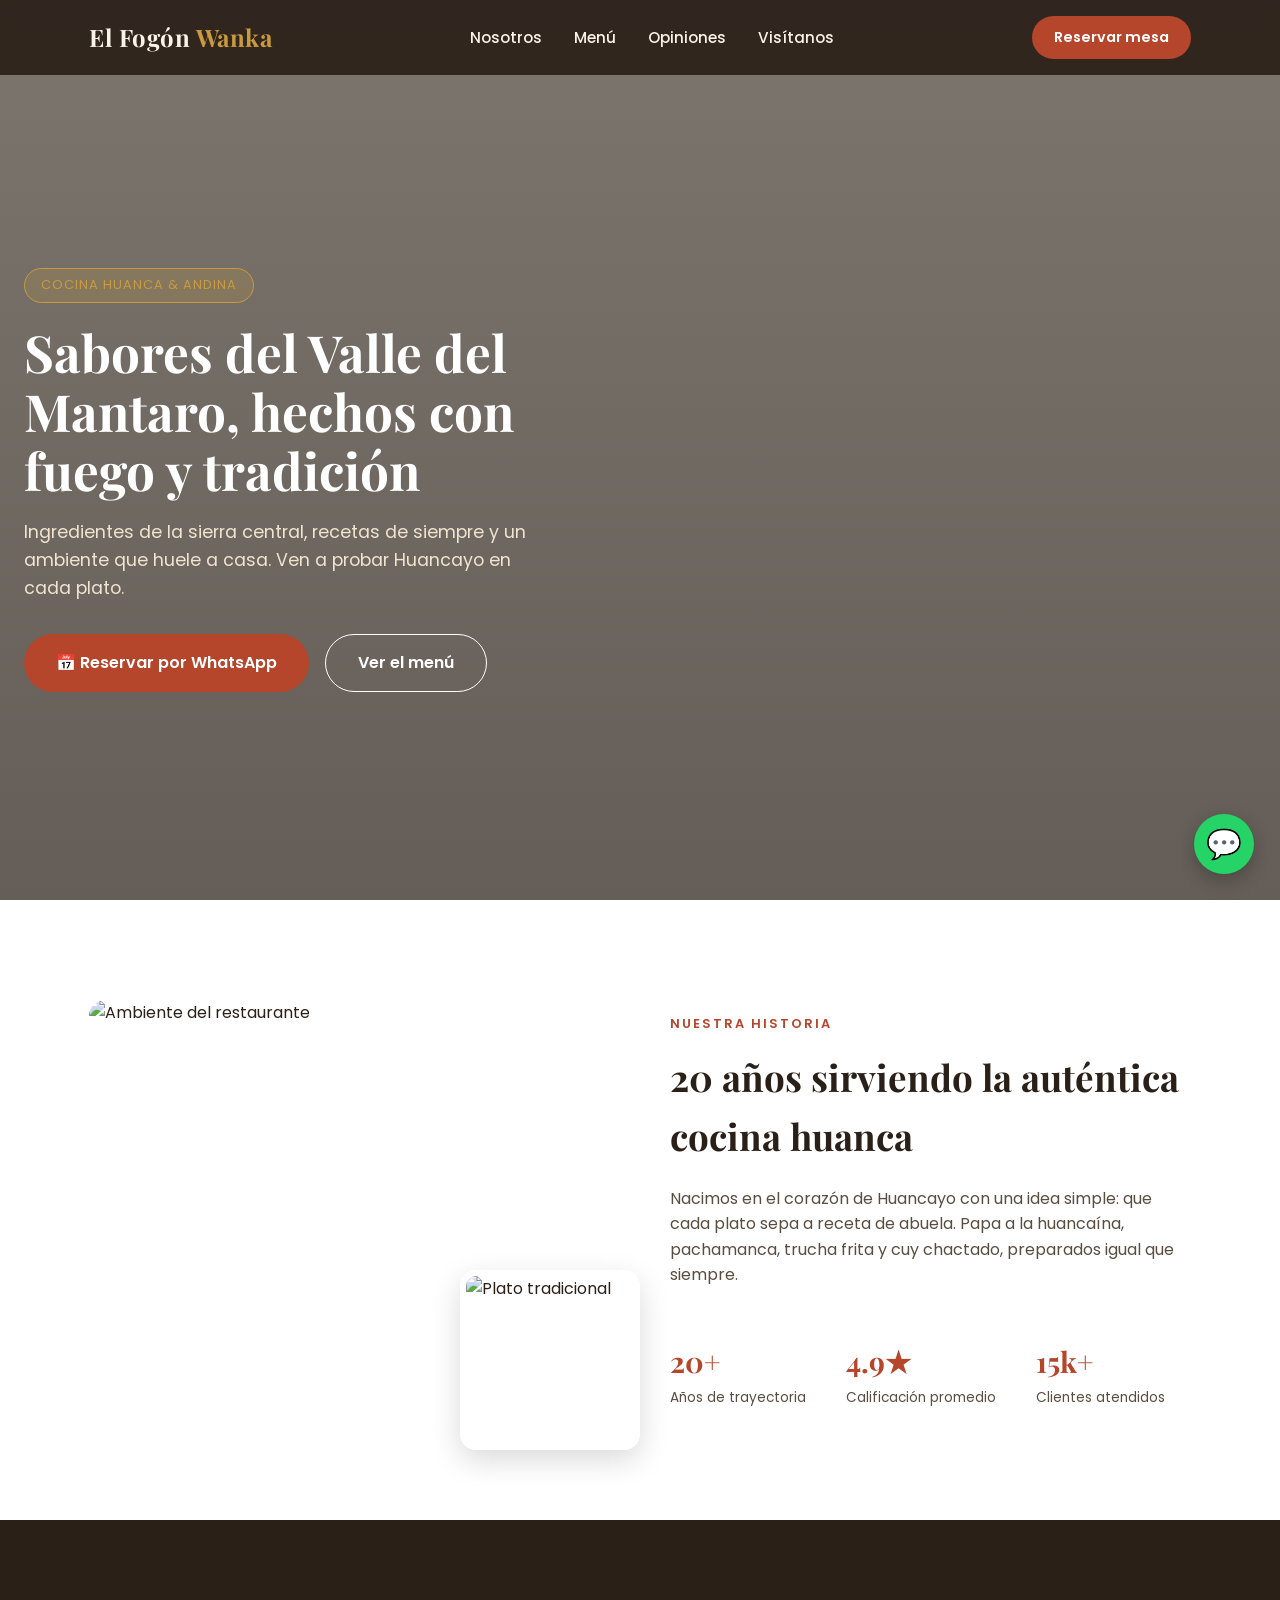
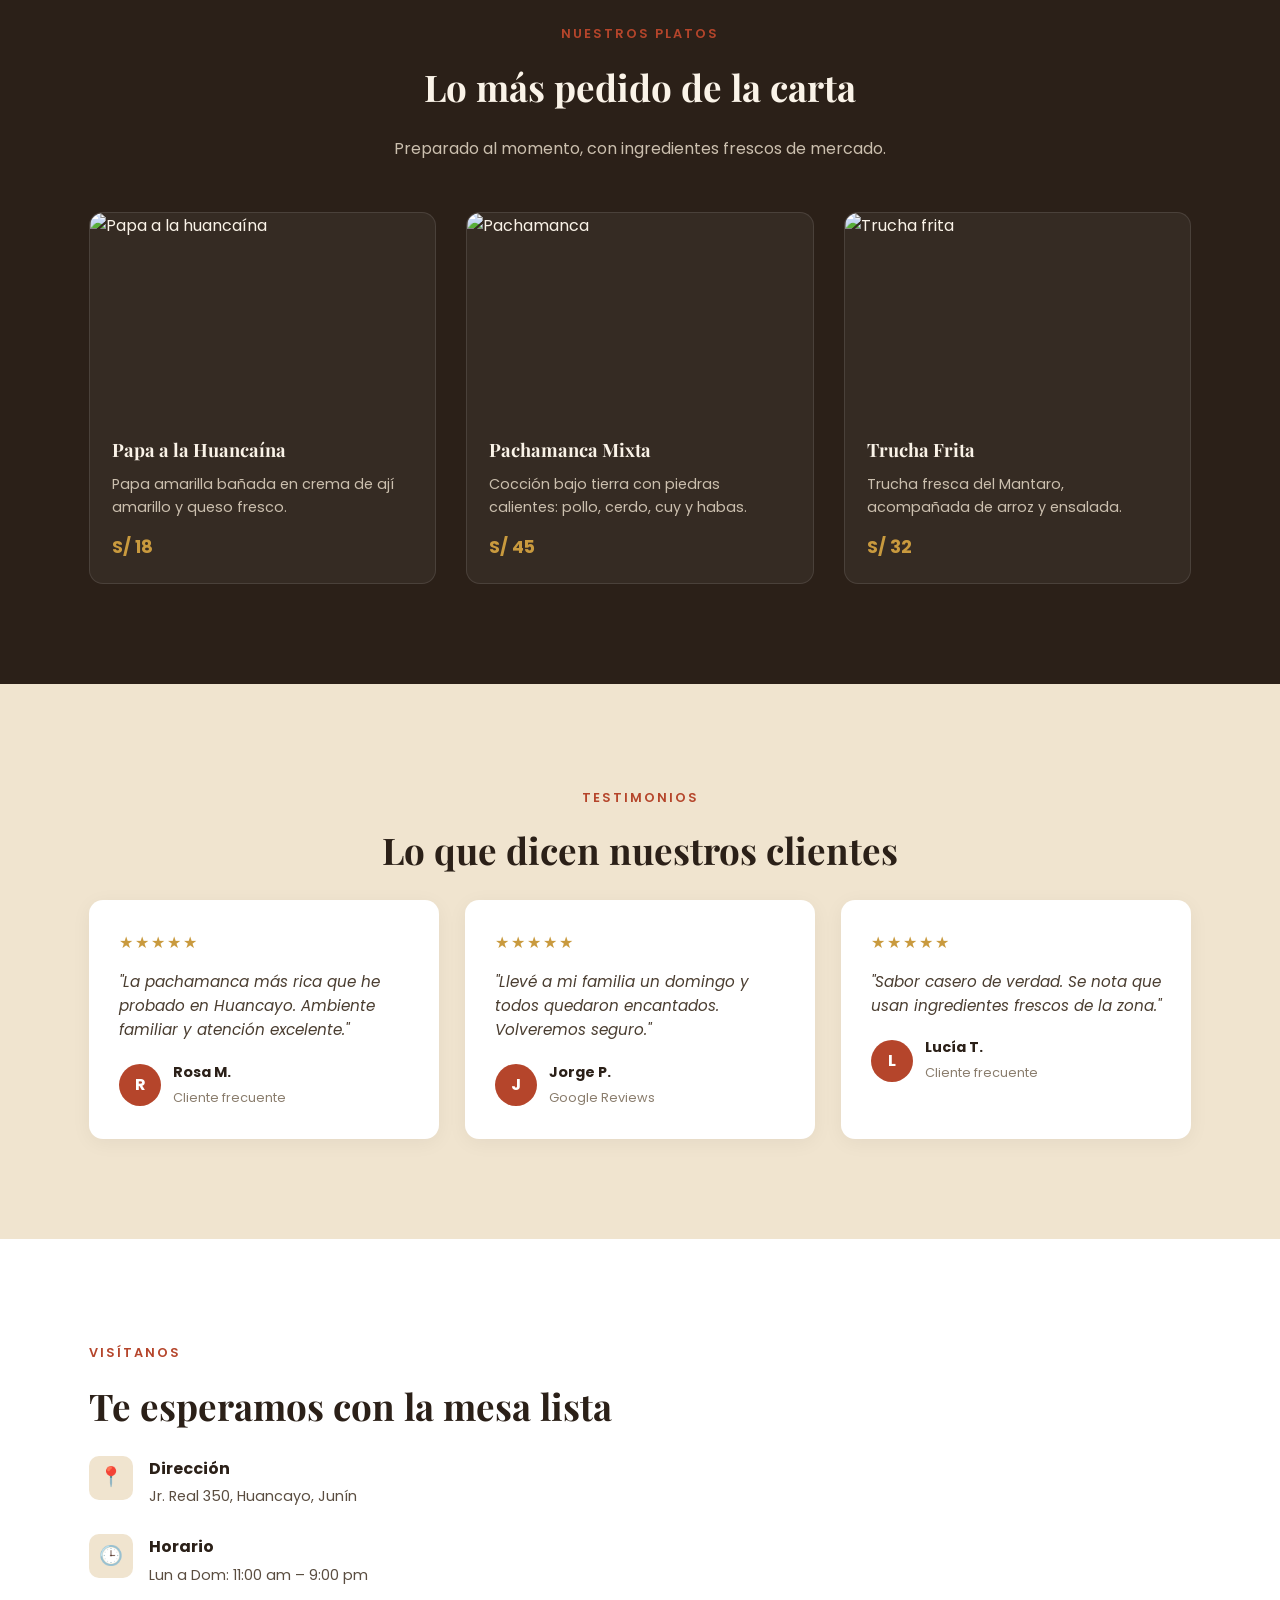
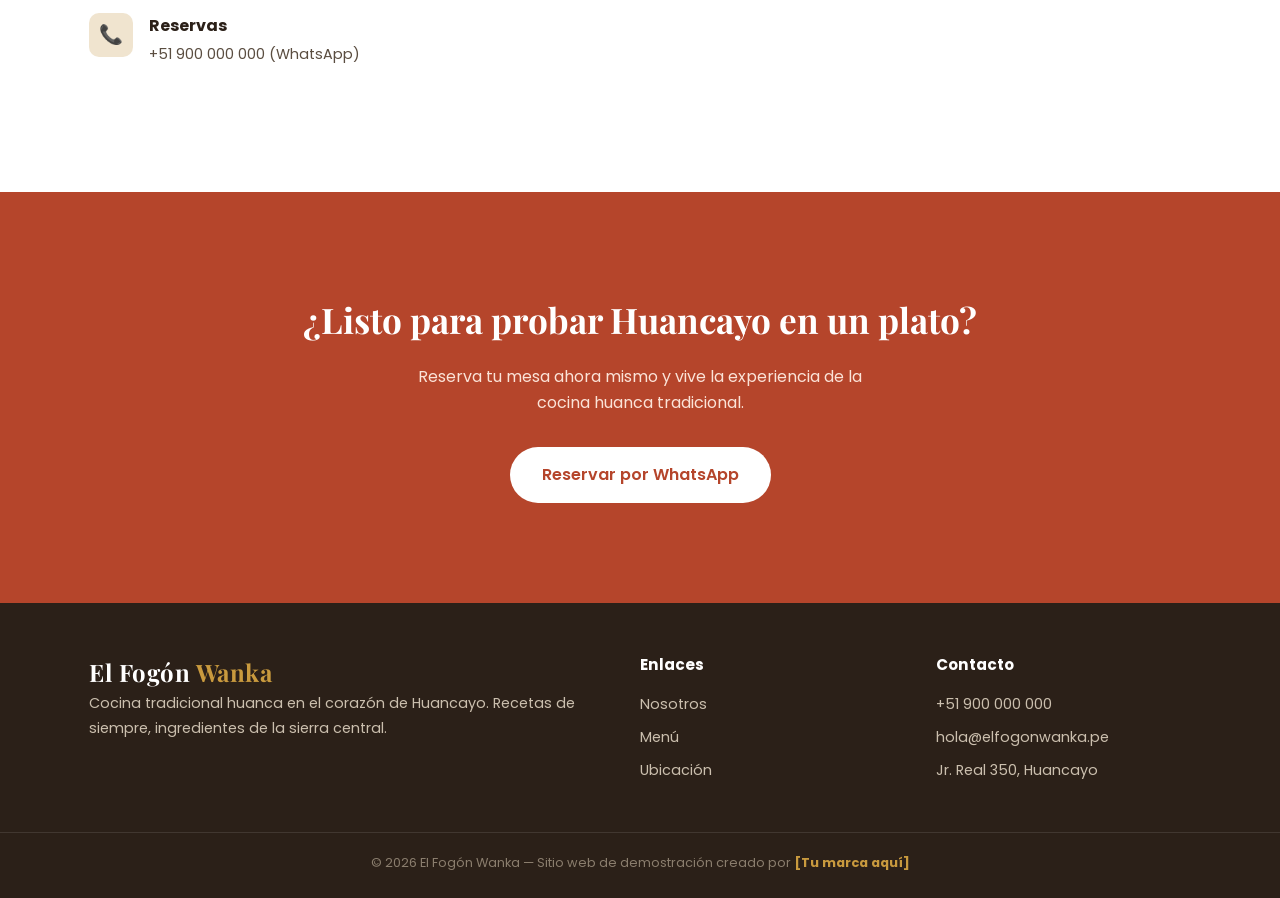
==== index.html @ 8f67f4e0 "Add files via upload" ====
<!DOCTYPE html>
<html lang="es">
<head>
<meta charset="UTF-8">
<meta name="viewport" content="width=device-width, initial-scale=1.0">
<title>El Fogón Wanka | Cocina Huanca Tradicional</title>
<link rel="preconnect" href="https://fonts.googleapis.com">
<link href="https://fonts.googleapis.com/css2?family=Playfair+Display:wght@600;700;800&family=Poppins:wght@300;400;500;600;700&display=swap" rel="stylesheet">
<style>
  :root{
    --terracota:#b5452b;
    --terracota-dark:#8f3520;
    --crema:#faf3e8;
    --crema-dark:#f0e4cf;
    --oscuro:#2b2018;
    --dorado:#c99a3e;
    --verde:#4a6b4f;
  }
  *{margin:0;padding:0;box-sizing:border-box;}
  html{scroll-behavior:smooth;}
  body{font-family:'Poppins',sans-serif;color:var(--oscuro);background:var(--crema);line-height:1.6;}
  h1,h2,h3,.logo{font-family:'Playfair Display',serif;}
  a{text-decoration:none;color:inherit;}
  img{max-width:100%;display:block;}
  .container{max-width:1150px;margin:0 auto;padding:0 24px;}

  /* NAV */
  header{position:fixed;top:0;left:0;right:0;z-index:100;background:rgba(43,32,24,0.92);backdrop-filter:blur(6px);}
  nav{display:flex;align-items:center;justify-content:space-between;padding:16px 24px;max-width:1150px;margin:0 auto;}
  .logo{color:var(--crema);font-size:1.5rem;font-weight:700;letter-spacing:0.5px;}
  .logo span{color:var(--dorado);}
  .nav-links{display:flex;gap:32px;list-style:none;}
  .nav-links a{color:var(--crema);font-size:0.95rem;font-weight:500;transition:color .2s;}
  .nav-links a:hover{color:var(--dorado);}
  .nav-cta{background:var(--terracota);color:#fff;padding:10px 22px;border-radius:30px;font-weight:600;font-size:0.9rem;transition:background .2s;}
  .nav-cta:hover{background:var(--terracota-dark);}
  .menu-toggle{display:none;flex-direction:column;gap:5px;cursor:pointer;background:none;border:none;}
  .menu-toggle span{width:26px;height:2px;background:var(--crema);}

  /* HERO */
  .hero{
    min-height:100vh;
    display:flex;align-items:center;
    background:linear-gradient(rgba(20,14,10,0.55),rgba(20,14,10,0.65)),
      url('https://images.unsplash.com/photo-1504674900247-0877df9cc836?q=80&w=1600&auto=format&fit=crop') center/cover no-repeat;
    position:relative;
  }
  .hero-content{max-width:650px;padding:140px 24px 80px;color:#fff;}
  .hero-tag{display:inline-block;background:rgba(201,154,62,0.2);border:1px solid var(--dorado);color:var(--dorado);padding:6px 16px;border-radius:30px;font-size:0.8rem;letter-spacing:1px;text-transform:uppercase;margin-bottom:20px;}
  .hero h1{font-size:3.2rem;line-height:1.15;margin-bottom:18px;}
  .hero p{font-size:1.1rem;color:#f0e4cf;margin-bottom:32px;max-width:520px;}
  .hero-buttons{display:flex;gap:16px;flex-wrap:wrap;}
  .btn-primary{background:var(--terracota);color:#fff;padding:15px 32px;border-radius:30px;font-weight:600;display:inline-flex;align-items:center;gap:8px;transition:transform .2s,background .2s;}
  .btn-primary:hover{background:var(--terracota-dark);transform:translateY(-2px);}
  .btn-secondary{border:1.5px solid #fff;color:#fff;padding:15px 32px;border-radius:30px;font-weight:600;transition:background .2s;}
  .btn-secondary:hover{background:rgba(255,255,255,0.15);}

  /* SECTION GENERAL */
  section{padding:100px 0;}
  .section-tag{color:var(--terracota);font-weight:600;letter-spacing:2px;text-transform:uppercase;font-size:0.8rem;}
  .section-title{font-size:2.3rem;margin:12px 0 20px;}
  .section-desc{color:#5a4d40;max-width:600px;margin-bottom:50px;}
  .center{text-align:center;margin-left:auto;margin-right:auto;}

  /* ABOUT */
  .about{background:#fff;}
  .about-grid{display:grid;grid-template-columns:1fr 1fr;gap:60px;align-items:center;}
  .about-images{position:relative;}
  .about-images img{border-radius:16px;}
  .img-main{width:100%;height:420px;object-fit:cover;}
  .img-float{position:absolute;bottom:-30px;right:-30px;width:180px;height:180px;object-fit:cover;border:6px solid #fff;box-shadow:0 10px 30px rgba(0,0,0,0.15);}
  .about-stats{display:flex;gap:40px;margin-top:30px;}
  .stat b{font-size:1.8rem;color:var(--terracota);display:block;font-family:'Playfair Display',serif;}
  .stat span{font-size:0.85rem;color:#5a4d40;}

  /* MENU */
  .menu{background:var(--oscuro);color:var(--crema);}
  .menu .section-desc{color:#cbbfae;}
  .menu-grid{display:grid;grid-template-columns:repeat(3,1fr);gap:30px;}
  .menu-card{background:rgba(255,255,255,0.05);border:1px solid rgba(255,255,255,0.1);border-radius:14px;overflow:hidden;transition:transform .25s,border-color .25s;}
  .menu-card:hover{transform:translateY(-6px);border-color:var(--dorado);}
  .menu-card img{height:200px;width:100%;object-fit:cover;}
  .menu-card-body{padding:22px;}
  .menu-card-body h3{font-size:1.15rem;margin-bottom:8px;}
  .menu-card-body p{font-size:0.9rem;color:#cbbfae;margin-bottom:14px;}
  .price{color:var(--dorado);font-weight:700;font-size:1.1rem;}

  /* TESTIMONIALS */
  .testimonials{background:var(--crema-dark);}
  .test-grid{display:grid;grid-template-columns:repeat(3,1fr);gap:26px;}
  .test-card{background:#fff;padding:30px;border-radius:14px;box-shadow:0 4px 20px rgba(0,0,0,0.05);}
  .stars{color:var(--dorado);margin-bottom:14px;letter-spacing:2px;}
  .test-card p{font-size:0.95rem;color:#4a3d30;margin-bottom:18px;font-style:italic;}
  .test-author{display:flex;align-items:center;gap:12px;}
  .avatar{width:42px;height:42px;border-radius:50%;background:var(--terracota);color:#fff;display:flex;align-items:center;justify-content:center;font-weight:700;}
  .test-author b{display:block;font-size:0.9rem;}
  .test-author span{font-size:0.8rem;color:#8a7d6d;}

  /* VISIT / MAP */
  .visit{background:#fff;}
  .visit-grid{display:grid;grid-template-columns:1fr 1fr;gap:50px;}
  .info-row{display:flex;gap:16px;margin-bottom:26px;align-items:flex-start;}
  .info-icon{width:44px;height:44px;background:var(--crema-dark);border-radius:10px;display:flex;align-items:center;justify-content:center;flex-shrink:0;color:var(--terracota);font-size:1.2rem;}
  .info-row h4{font-size:1rem;margin-bottom:4px;}
  .info-row p{font-size:0.9rem;color:#5a4d40;}
  .map-box{border-radius:16px;overflow:hidden;height:100%;min-height:320px;}
  .map-box iframe{width:100%;height:100%;min-height:320px;border:0;}

  /* CTA */
  .cta{background:var(--terracota);color:#fff;text-align:center;}
  .cta h2{font-size:2.2rem;margin-bottom:16px;}
  .cta p{max-width:500px;margin:0 auto 32px;color:#fbe3d8;}

  /* FOOTER */
  footer{background:var(--oscuro);color:#cbbfae;padding:50px 0 24px;}
  .footer-grid{display:grid;grid-template-columns:2fr 1fr 1fr;gap:40px;margin-bottom:40px;}
  footer .logo{margin-bottom:14px;}
  footer p{font-size:0.9rem;line-height:1.7;}
  footer h4{color:#fff;margin-bottom:16px;font-size:0.95rem;}
  footer ul{list-style:none;}
  footer ul li{margin-bottom:10px;font-size:0.9rem;}
  .footer-bottom{border-top:1px solid rgba(255,255,255,0.1);padding-top:20px;text-align:center;font-size:0.8rem;color:#8a7d6d;}
  .footer-bottom strong{color:var(--dorado);}

  /* WHATSAPP FLOAT */
  .wa-float{position:fixed;bottom:26px;right:26px;background:#25D366;color:#fff;width:60px;height:60px;border-radius:50%;display:flex;align-items:center;justify-content:center;font-size:1.8rem;box-shadow:0 6px 18px rgba(0,0,0,0.25);z-index:99;transition:transform .2s;}
  .wa-float:hover{transform:scale(1.08);}

  @media (max-width:860px){
    .nav-links,.nav-cta{display:none;}
    .menu-toggle{display:flex;}
    .hero h1{font-size:2.2rem;}
    .about-grid,.visit-grid{grid-template-columns:1fr;}
    .menu-grid,.test-grid{grid-template-columns:1fr;}
    .footer-grid{grid-template-columns:1fr;gap:24px;}
    .img-float{width:120px;height:120px;bottom:-20px;right:10px;}
    section{padding:70px 0;}
  }
</style>
</head>
<body>

<header>
  <nav>
    <a href="#" class="logo">El Fogón <span>Wanka</span></a>
    <ul class="nav-links">
      <li><a href="#nosotros">Nosotros</a></li>
      <li><a href="#menu">Menú</a></li>
      <li><a href="#opiniones">Opiniones</a></li>
      <li><a href="#visitanos">Visítanos</a></li>
    </ul>
    <a href="https://wa.me/51900000000?text=Hola!%20Quiero%20reservar%20una%20mesa" class="nav-cta">Reservar mesa</a>
    <button class="menu-toggle" aria-label="Menú"><span></span><span></span><span></span></button>
  </nav>
</header>

<section class="hero">
  <div class="hero-content">
    <span class="hero-tag">Cocina Huanca &amp; Andina</span>
    <h1>Sabores del Valle del Mantaro, hechos con fuego y tradición</h1>
    <p>Ingredientes de la sierra central, recetas de siempre y un ambiente que huele a casa. Ven a probar Huancayo en cada plato.</p>
    <div class="hero-buttons">
      <a href="https://wa.me/51900000000?text=Hola!%20Quiero%20reservar%20una%20mesa" class="btn-primary">📅 Reservar por WhatsApp</a>
      <a href="#menu" class="btn-secondary">Ver el menú</a>
    </div>
  </div>
</section>

<section class="about" id="nosotros">
  <div class="container about-grid">
    <div class="about-images">
      <img class="img-main" src="https://images.unsplash.com/photo-1517248135467-4c7edcad34c4?q=80&w=900&auto=format&fit=crop" alt="Ambiente del restaurante">
      <img class="img-float" src="https://images.unsplash.com/photo-1544025162-d76694265947?q=80&w=400&auto=format&fit=crop" alt="Plato tradicional">
    </div>
    <div>
      <span class="section-tag">Nuestra historia</span>
      <h2 class="section-title">20 años sirviendo la auténtica cocina huanca</h2>
      <p class="section-desc">Nacimos en el corazón de Huancayo con una idea simple: que cada plato sepa a receta de abuela. Papa a la huancaína, pachamanca, trucha frita y cuy chactado, preparados igual que siempre.</p>
      <div class="about-stats">
        <div class="stat"><b>20+</b><span>Años de trayectoria</span></div>
        <div class="stat"><b>4.9★</b><span>Calificación promedio</span></div>
        <div class="stat"><b>15k+</b><span>Clientes atendidos</span></div>
      </div>
    </div>
  </div>
</section>

<section class="menu" id="menu">
  <div class="container">
    <div class="center" style="max-width:600px;">
      <span class="section-tag">Nuestros platos</span>
      <h2 class="section-title">Lo más pedido de la carta</h2>
      <p class="section-desc center">Preparado al momento, con ingredientes frescos de mercado.</p>
    </div>
    <div class="menu-grid">
      <div class="menu-card">
        <img src="https://images.unsplash.com/photo-1626200926600-3e7d63f5a5f8?q=80&w=600&auto=format&fit=crop" alt="Papa a la huancaína">
        <div class="menu-card-body">
          <h3>Papa a la Huancaína</h3>
          <p>Papa amarilla bañada en crema de ají amarillo y queso fresco.</p>
          <span class="price">S/ 18</span>
        </div>
      </div>
      <div class="menu-card">
        <img src="https://images.unsplash.com/photo-1544025162-d76694265947?q=80&w=600&auto=format&fit=crop" alt="Pachamanca">
        <div class="menu-card-body">
          <h3>Pachamanca Mixta</h3>
          <p>Cocción bajo tierra con piedras calientes: pollo, cerdo, cuy y habas.</p>
          <span class="price">S/ 45</span>
        </div>
      </div>
      <div class="menu-card">
        <img src="https://images.unsplash.com/photo-1432139509613-5c4255815697?q=80&w=600&auto=format&fit=crop" alt="Trucha frita">
        <div class="menu-card-body">
          <h3>Trucha Frita</h3>
          <p>Trucha fresca del Mantaro, acompañada de arroz y ensalada.</p>
          <span class="price">S/ 32</span>
        </div>
      </div>
    </div>
  </div>
</section>

<section class="testimonials" id="opiniones">
  <div class="container">
    <div class="center" style="max-width:600px;">
      <span class="section-tag">Testimonios</span>
      <h2 class="section-title">Lo que dicen nuestros clientes</h2>
    </div>
    <div class="test-grid">
      <div class="test-card">
        <div class="stars">★★★★★</div>
        <p>"La pachamanca más rica que he probado en Huancayo. Ambiente familiar y atención excelente."</p>
        <div class="test-author">
          <div class="avatar">R</div>
          <div><b>Rosa M.</b><span>Cliente frecuente</span></div>
        </div>
      </div>
      <div class="test-card">
        <div class="stars">★★★★★</div>
        <p>"Llevé a mi familia un domingo y todos quedaron encantados. Volveremos seguro."</p>
        <div class="test-author">
          <div class="avatar">J</div>
          <div><b>Jorge P.</b><span>Google Reviews</span></div>
        </div>
      </div>
      <div class="test-card">
        <div class="stars">★★★★★</div>
        <p>"Sabor casero de verdad. Se nota que usan ingredientes frescos de la zona."</p>
        <div class="test-author">
          <div class="avatar">L</div>
          <div><b>Lucía T.</b><span>Cliente frecuente</span></div>
        </div>
      </div>
    </div>
  </div>
</section>

<section class="visit" id="visitanos">
  <div class="container visit-grid">
    <div>
      <span class="section-tag">Visítanos</span>
      <h2 class="section-title">Te esperamos con la mesa lista</h2>
      <div class="info-row">
        <div class="info-icon">📍</div>
        <div><h4>Dirección</h4><p>Jr. Real 350, Huancayo, Junín</p></div>
      </div>
      <div class="info-row">
        <div class="info-icon">🕒</div>
        <div><h4>Horario</h4><p>Lun a Dom: 11:00 am – 9:00 pm</p></div>
      </div>
      <div class="info-row">
        <div class="info-icon">📞</div>
        <div><h4>Reservas</h4><p>+51 900 000 000 (WhatsApp)</p></div>
      </div>
    </div>
    <div class="map-box">
      <iframe src="https://www.google.com/maps?q=Huancayo,Peru&output=embed" allowfullscreen="" loading="lazy"></iframe>
    </div>
  </div>
</section>

<section class="cta">
  <div class="container">
    <h2>¿Listo para probar Huancayo en un plato?</h2>
    <p>Reserva tu mesa ahora mismo y vive la experiencia de la cocina huanca tradicional.</p>
    <a href="https://wa.me/51900000000?text=Hola!%20Quiero%20reservar%20una%20mesa" class="btn-primary" style="background:#fff;color:var(--terracota);">Reservar por WhatsApp</a>
  </div>
</section>

<footer>
  <div class="container footer-grid">
    <div>
      <a href="#" class="logo" style="color:#fff;">El Fogón <span>Wanka</span></a>
      <p>Cocina tradicional huanca en el corazón de Huancayo. Recetas de siempre, ingredientes de la sierra central.</p>
    </div>
    <div>
      <h4>Enlaces</h4>
      <ul>
        <li><a href="#nosotros">Nosotros</a></li>
        <li><a href="#menu">Menú</a></li>
        <li><a href="#visitanos">Ubicación</a></li>
      </ul>
    </div>
    <div>
      <h4>Contacto</h4>
      <ul>
        <li>+51 900 000 000</li>
        <li>hola@elfogonwanka.pe</li>
        <li>Jr. Real 350, Huancayo</li>
      </ul>
    </div>
  </div>
  <div class="footer-bottom">
    © 2026 El Fogón Wanka — Sitio web de demostración creado por <strong>[Tu marca aquí]</strong>
  </div>
</footer>

<a href="https://wa.me/51900000000?text=Hola!%20Quiero%20reservar%20una%20mesa" class="wa-float" aria-label="WhatsApp">💬</a>

<script>
  const toggle = document.querySelector('.menu-toggle');
  const navLinks = document.querySelector('.nav-links');
  const navCta = document.querySelector('.nav-cta');
  toggle.addEventListener('click', () => {
    const isOpen = navLinks.style.display === 'flex';
    navLinks.style.display = isOpen ? 'none' : 'flex';
    navLinks.style.flexDirection = 'column';
    navLinks.style.position = 'absolute';
    navLinks.style.top = '64px';
    navLinks.style.left = '0';
    navLinks.style.right = '0';
    navLinks.style.background = '#2b2018';
    navLinks.style.padding = '20px 24px';
    navLinks.style.gap = '18px';
    navCta.style.display = isOpen ? 'none' : 'inline-flex';
  });
</script>

</body>
</html>
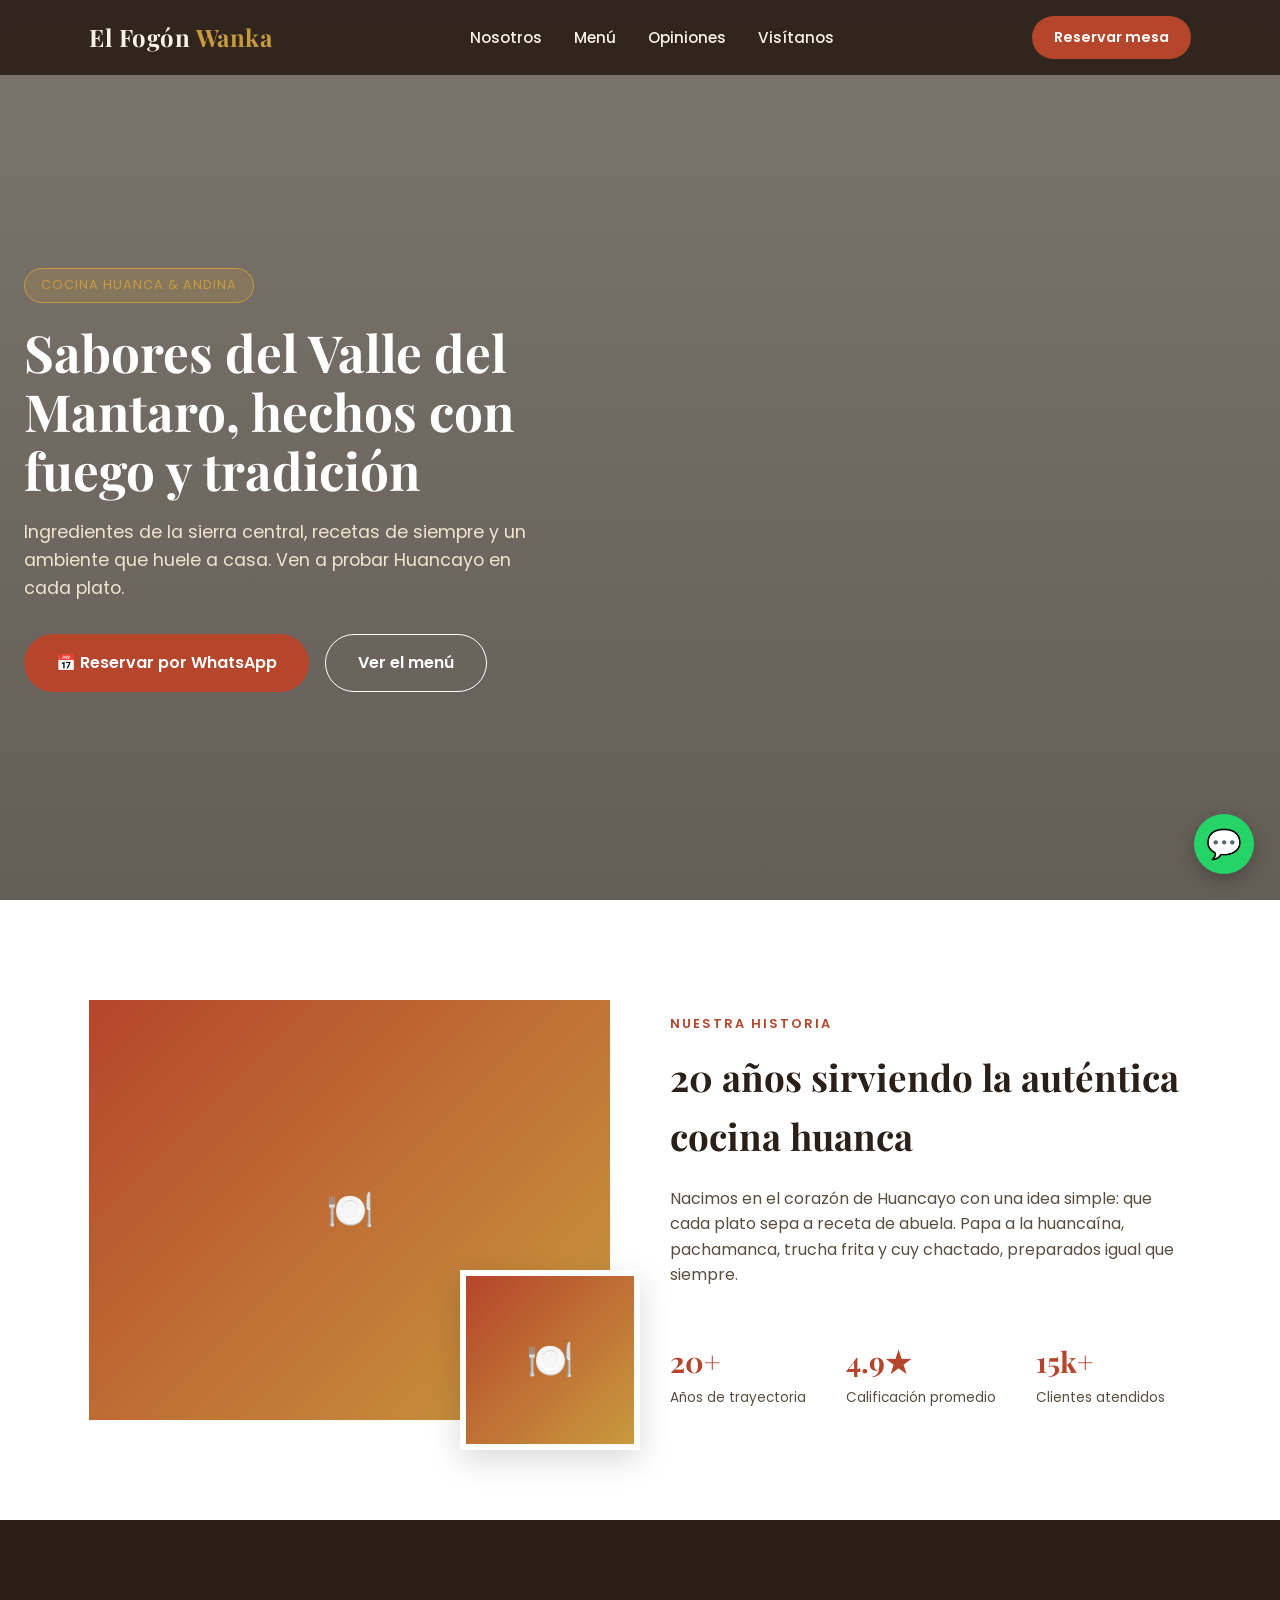
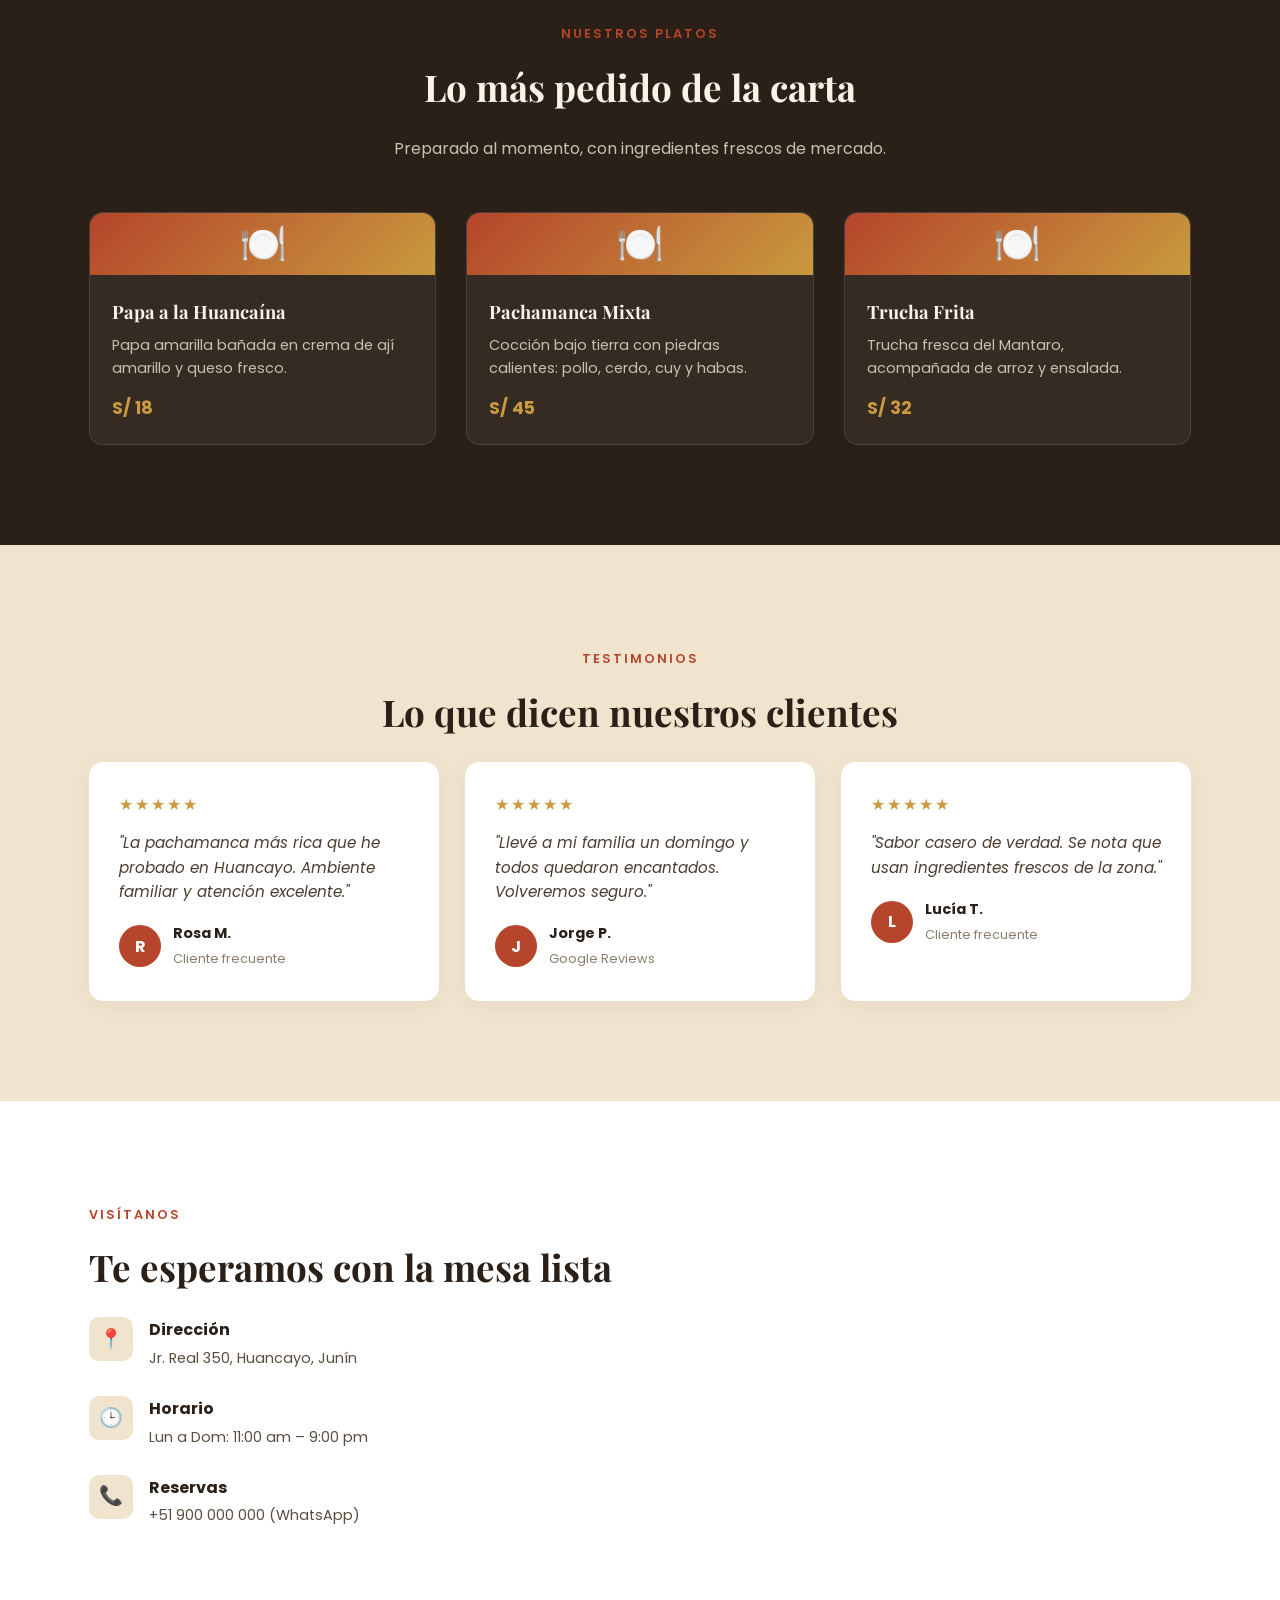
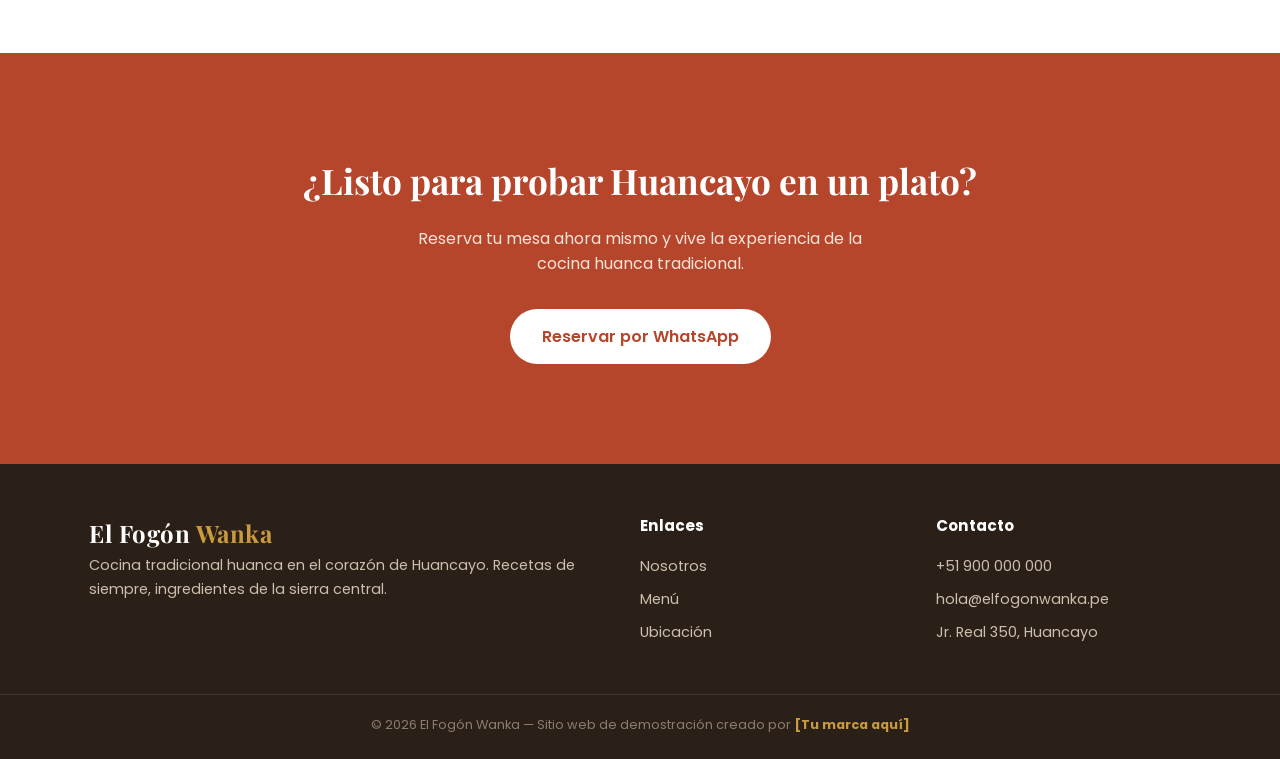
==== commit 19869a87: "Add files via upload" ====
--- a/index.html
+++ b/index.html
@@ -6,6 +6,23 @@
 <title>El Fogón Wanka | Cocina Huanca Tradicional</title>
 <link rel="preconnect" href="https://fonts.googleapis.com">
 <link href="https://fonts.googleapis.com/css2?family=Playfair+Display:wght@600;700;800&family=Poppins:wght@300;400;500;600;700&display=swap" rel="stylesheet">
+<script>
+  // Si una foto no carga (link roto, sin internet, etc.), la reemplazamos
+  // por un fondo de color con un ícono en vez de mostrar el ícono de "imagen rota".
+  function handleImgError(img){
+    var div = document.createElement('div');
+    div.className = img.className;
+    div.style.cssText = img.style.cssText;
+    div.style.background = 'linear-gradient(135deg, #b5452b, #c99a3e)';
+    div.style.display = 'flex';
+    div.style.alignItems = 'center';
+    div.style.justifyContent = 'center';
+    div.style.color = '#fff';
+    div.style.fontSize = '2.4rem';
+    div.textContent = '🍽️';
+    if (img.parentNode) img.parentNode.replaceChild(div, img);
+  }
+</script>
 <style>
   :root{
     --terracota:#b5452b;
@@ -169,8 +186,8 @@
 <section class="about" id="nosotros">
   <div class="container about-grid">
     <div class="about-images">
-      <img class="img-main" src="https://images.unsplash.com/photo-1517248135467-4c7edcad34c4?q=80&w=900&auto=format&fit=crop" alt="Ambiente del restaurante">
-      <img class="img-float" src="https://images.unsplash.com/photo-1544025162-d76694265947?q=80&w=400&auto=format&fit=crop" alt="Plato tradicional">
+      <img class="img-main" src="https://images.unsplash.com/photo-1517248135467-4c7edcad34c4?q=80&w=900&auto=format&fit=crop" alt="Ambiente del restaurante" onerror="handleImgError(this)">
+      <img class="img-float" src="https://images.unsplash.com/photo-1544025162-d76694265947?q=80&w=400&auto=format&fit=crop" alt="Plato tradicional" onerror="handleImgError(this)">
     </div>
     <div>
       <span class="section-tag">Nuestra historia</span>
@@ -194,7 +211,7 @@
     </div>
     <div class="menu-grid">
       <div class="menu-card">
-        <img src="https://images.unsplash.com/photo-1626200926600-3e7d63f5a5f8?q=80&w=600&auto=format&fit=crop" alt="Papa a la huancaína">
+        <img src="https://images.unsplash.com/photo-1518013431117-eb44ce1cd8e0?q=80&w=600&auto=format&fit=crop" alt="Papa a la huancaína" onerror="handleImgError(this)">
         <div class="menu-card-body">
           <h3>Papa a la Huancaína</h3>
           <p>Papa amarilla bañada en crema de ají amarillo y queso fresco.</p>
@@ -202,7 +219,7 @@
         </div>
       </div>
       <div class="menu-card">
-        <img src="https://images.unsplash.com/photo-1544025162-d76694265947?q=80&w=600&auto=format&fit=crop" alt="Pachamanca">
+        <img src="https://images.unsplash.com/photo-1544025162-d76694265947?q=80&w=600&auto=format&fit=crop" alt="Pachamanca" onerror="handleImgError(this)">
         <div class="menu-card-body">
           <h3>Pachamanca Mixta</h3>
           <p>Cocción bajo tierra con piedras calientes: pollo, cerdo, cuy y habas.</p>
@@ -210,7 +227,7 @@
         </div>
       </div>
       <div class="menu-card">
-        <img src="https://images.unsplash.com/photo-1432139509613-5c4255815697?q=80&w=600&auto=format&fit=crop" alt="Trucha frita">
+        <img src="https://images.unsplash.com/photo-1432139509613-5c4255815697?q=80&w=600&auto=format&fit=crop" alt="Trucha frita" onerror="handleImgError(this)">
         <div class="menu-card-body">
           <h3>Trucha Frita</h3>
           <p>Trucha fresca del Mantaro, acompañada de arroz y ensalada.</p>
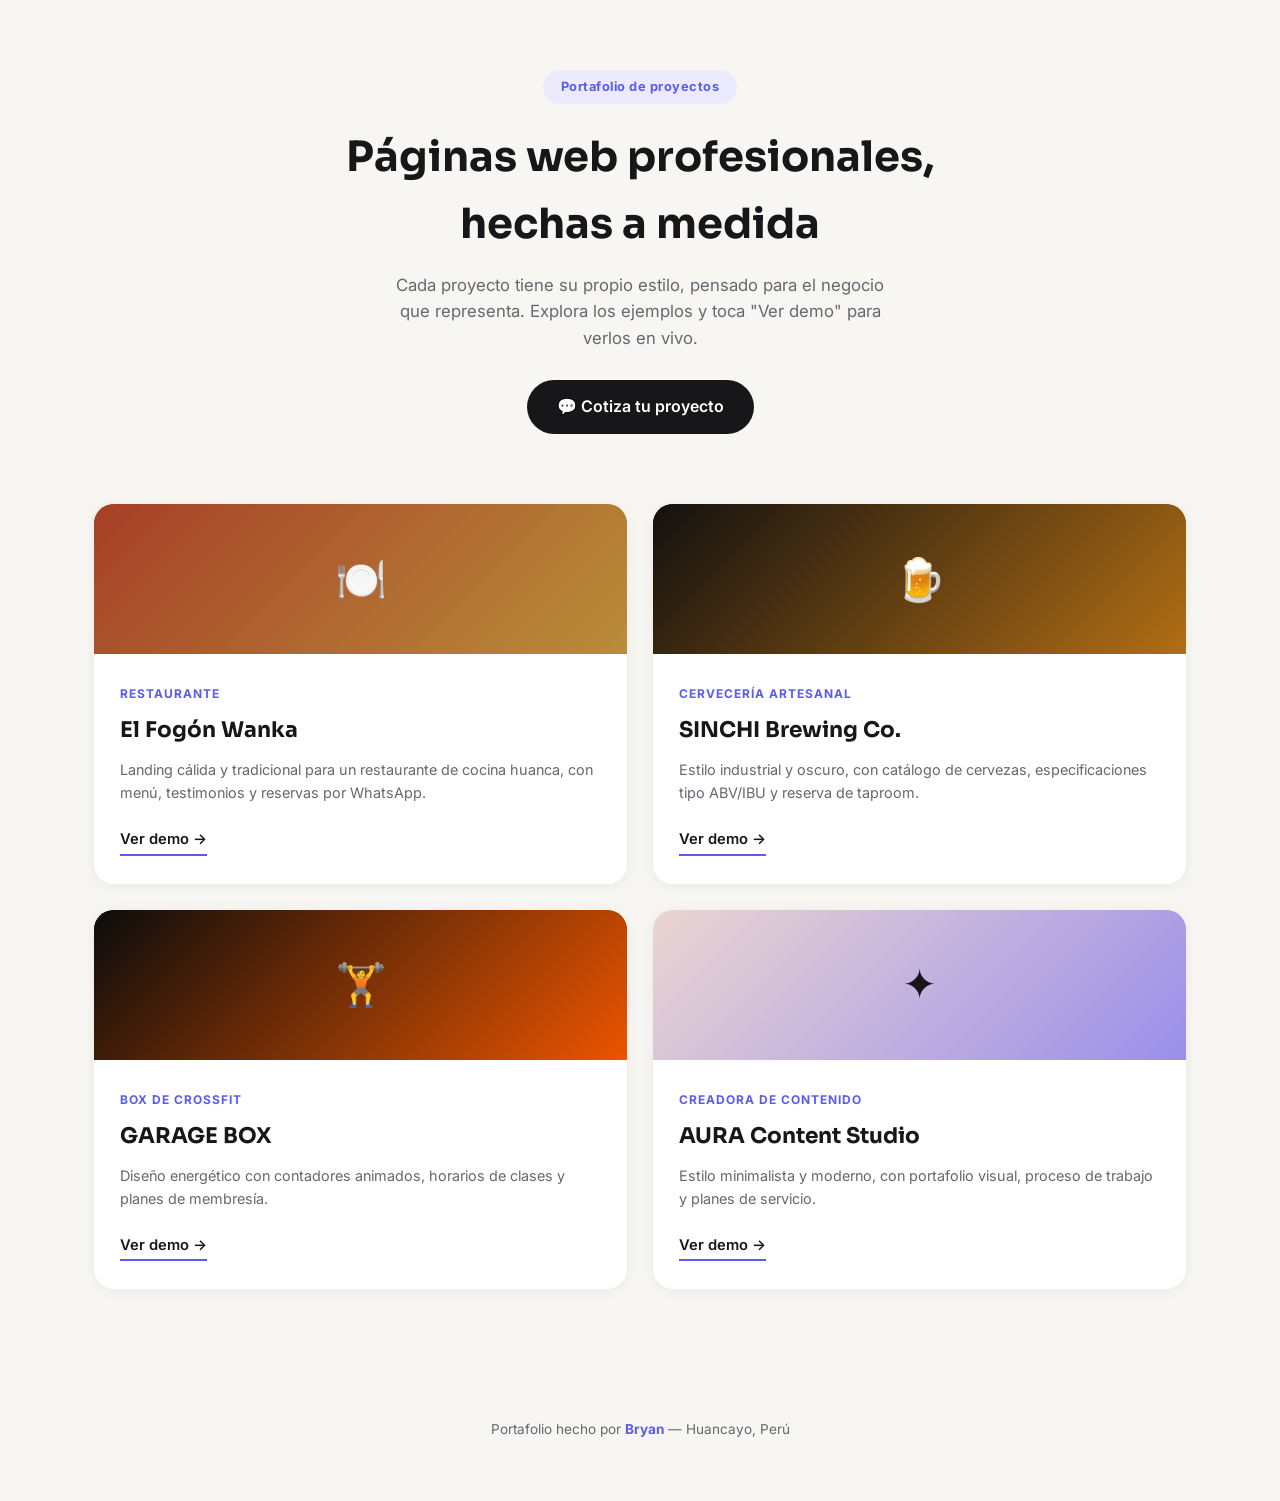
==== commit 9aa63629: "Add files via upload" ====
--- a/index.html
+++ b/index.html
@@ -3,356 +3,72 @@
 <head>
 <meta charset="UTF-8">
 <meta name="viewport" content="width=device-width, initial-scale=1.0">
-<title>El Fogón Wanka | Cocina Huanca Tradicional</title>
+<title>Portafolio de Proyectos Web — Huancayo</title>
 <link rel="preconnect" href="https://fonts.googleapis.com">
-<link href="https://fonts.googleapis.com/css2?family=Playfair+Display:wght@600;700;800&family=Poppins:wght@300;400;500;600;700&display=swap" rel="stylesheet">
-<script>
-  // Si una foto no carga (link roto, sin internet, etc.), la reemplazamos
-  // por un fondo de color con un ícono en vez de mostrar el ícono de "imagen rota".
-  function handleImgError(img){
-    var div = document.createElement('div');
-    div.className = img.className;
-    div.style.cssText = img.style.cssText;
-    div.style.background = 'linear-gradient(135deg, #b5452b, #c99a3e)';
-    div.style.display = 'flex';
-    div.style.alignItems = 'center';
-    div.style.justifyContent = 'center';
-    div.style.color = '#fff';
-    div.style.fontSize = '2.4rem';
-    div.textContent = '🍽️';
-    if (img.parentNode) img.parentNode.replaceChild(div, img);
-  }
-</script>
-<style>
-  :root{
-    --terracota:#b5452b;
-    --terracota-dark:#8f3520;
-    --crema:#faf3e8;
-    --crema-dark:#f0e4cf;
-    --oscuro:#2b2018;
-    --dorado:#c99a3e;
-    --verde:#4a6b4f;
-  }
-  *{margin:0;padding:0;box-sizing:border-box;}
-  html{scroll-behavior:smooth;}
-  body{font-family:'Poppins',sans-serif;color:var(--oscuro);background:var(--crema);line-height:1.6;}
-  h1,h2,h3,.logo{font-family:'Playfair Display',serif;}
-  a{text-decoration:none;color:inherit;}
-  img{max-width:100%;display:block;}
-  .container{max-width:1150px;margin:0 auto;padding:0 24px;}
-
-  /* NAV */
-  header{position:fixed;top:0;left:0;right:0;z-index:100;background:rgba(43,32,24,0.92);backdrop-filter:blur(6px);}
-  nav{display:flex;align-items:center;justify-content:space-between;padding:16px 24px;max-width:1150px;margin:0 auto;}
-  .logo{color:var(--crema);font-size:1.5rem;font-weight:700;letter-spacing:0.5px;}
-  .logo span{color:var(--dorado);}
-  .nav-links{display:flex;gap:32px;list-style:none;}
-  .nav-links a{color:var(--crema);font-size:0.95rem;font-weight:500;transition:color .2s;}
-  .nav-links a:hover{color:var(--dorado);}
-  .nav-cta{background:var(--terracota);color:#fff;padding:10px 22px;border-radius:30px;font-weight:600;font-size:0.9rem;transition:background .2s;}
-  .nav-cta:hover{background:var(--terracota-dark);}
-  .menu-toggle{display:none;flex-direction:column;gap:5px;cursor:pointer;background:none;border:none;}
-  .menu-toggle span{width:26px;height:2px;background:var(--crema);}
-
-  /* HERO */
-  .hero{
-    min-height:100vh;
-    display:flex;align-items:center;
-    background:linear-gradient(rgba(20,14,10,0.55),rgba(20,14,10,0.65)),
-      url('https://images.unsplash.com/photo-1504674900247-0877df9cc836?q=80&w=1600&auto=format&fit=crop') center/cover no-repeat;
-    position:relative;
-  }
-  .hero-content{max-width:650px;padding:140px 24px 80px;color:#fff;}
-  .hero-tag{display:inline-block;background:rgba(201,154,62,0.2);border:1px solid var(--dorado);color:var(--dorado);padding:6px 16px;border-radius:30px;font-size:0.8rem;letter-spacing:1px;text-transform:uppercase;margin-bottom:20px;}
-  .hero h1{font-size:3.2rem;line-height:1.15;margin-bottom:18px;}
-  .hero p{font-size:1.1rem;color:#f0e4cf;margin-bottom:32px;max-width:520px;}
-  .hero-buttons{display:flex;gap:16px;flex-wrap:wrap;}
-  .btn-primary{background:var(--terracota);color:#fff;padding:15px 32px;border-radius:30px;font-weight:600;display:inline-flex;align-items:center;gap:8px;transition:transform .2s,background .2s;}
-  .btn-primary:hover{background:var(--terracota-dark);transform:translateY(-2px);}
-  .btn-secondary{border:1.5px solid #fff;color:#fff;padding:15px 32px;border-radius:30px;font-weight:600;transition:background .2s;}
-  .btn-secondary:hover{background:rgba(255,255,255,0.15);}
-
-  /* SECTION GENERAL */
-  section{padding:100px 0;}
-  .section-tag{color:var(--terracota);font-weight:600;letter-spacing:2px;text-transform:uppercase;font-size:0.8rem;}
-  .section-title{font-size:2.3rem;margin:12px 0 20px;}
-  .section-desc{color:#5a4d40;max-width:600px;margin-bottom:50px;}
-  .center{text-align:center;margin-left:auto;margin-right:auto;}
-
-  /* ABOUT */
-  .about{background:#fff;}
-  .about-grid{display:grid;grid-template-columns:1fr 1fr;gap:60px;align-items:center;}
-  .about-images{position:relative;}
-  .about-images img{border-radius:16px;}
-  .img-main{width:100%;height:420px;object-fit:cover;}
-  .img-float{position:absolute;bottom:-30px;right:-30px;width:180px;height:180px;object-fit:cover;border:6px solid #fff;box-shadow:0 10px 30px rgba(0,0,0,0.15);}
-  .about-stats{display:flex;gap:40px;margin-top:30px;}
-  .stat b{font-size:1.8rem;color:var(--terracota);display:block;font-family:'Playfair Display',serif;}
-  .stat span{font-size:0.85rem;color:#5a4d40;}
-
-  /* MENU */
-  .menu{background:var(--oscuro);color:var(--crema);}
-  .menu .section-desc{color:#cbbfae;}
-  .menu-grid{display:grid;grid-template-columns:repeat(3,1fr);gap:30px;}
-  .menu-card{background:rgba(255,255,255,0.05);border:1px solid rgba(255,255,255,0.1);border-radius:14px;overflow:hidden;transition:transform .25s,border-color .25s;}
-  .menu-card:hover{transform:translateY(-6px);border-color:var(--dorado);}
-  .menu-card img{height:200px;width:100%;object-fit:cover;}
-  .menu-card-body{padding:22px;}
-  .menu-card-body h3{font-size:1.15rem;margin-bottom:8px;}
-  .menu-card-body p{font-size:0.9rem;color:#cbbfae;margin-bottom:14px;}
-  .price{color:var(--dorado);font-weight:700;font-size:1.1rem;}
-
-  /* TESTIMONIALS */
-  .testimonials{background:var(--crema-dark);}
-  .test-grid{display:grid;grid-template-columns:repeat(3,1fr);gap:26px;}
-  .test-card{background:#fff;padding:30px;border-radius:14px;box-shadow:0 4px 20px rgba(0,0,0,0.05);}
-  .stars{color:var(--dorado);margin-bottom:14px;letter-spacing:2px;}
-  .test-card p{font-size:0.95rem;color:#4a3d30;margin-bottom:18px;font-style:italic;}
-  .test-author{display:flex;align-items:center;gap:12px;}
-  .avatar{width:42px;height:42px;border-radius:50%;background:var(--terracota);color:#fff;display:flex;align-items:center;justify-content:center;font-weight:700;}
-  .test-author b{display:block;font-size:0.9rem;}
-  .test-author span{font-size:0.8rem;color:#8a7d6d;}
-
-  /* VISIT / MAP */
-  .visit{background:#fff;}
-  .visit-grid{display:grid;grid-template-columns:1fr 1fr;gap:50px;}
-  .info-row{display:flex;gap:16px;margin-bottom:26px;align-items:flex-start;}
-  .info-icon{width:44px;height:44px;background:var(--crema-dark);border-radius:10px;display:flex;align-items:center;justify-content:center;flex-shrink:0;color:var(--terracota);font-size:1.2rem;}
-  .info-row h4{font-size:1rem;margin-bottom:4px;}
-  .info-row p{font-size:0.9rem;color:#5a4d40;}
-  .map-box{border-radius:16px;overflow:hidden;height:100%;min-height:320px;}
-  .map-box iframe{width:100%;height:100%;min-height:320px;border:0;}
-
-  /* CTA */
-  .cta{background:var(--terracota);color:#fff;text-align:center;}
-  .cta h2{font-size:2.2rem;margin-bottom:16px;}
-  .cta p{max-width:500px;margin:0 auto 32px;color:#fbe3d8;}
-
-  /* FOOTER */
-  footer{background:var(--oscuro);color:#cbbfae;padding:50px 0 24px;}
-  .footer-grid{display:grid;grid-template-columns:2fr 1fr 1fr;gap:40px;margin-bottom:40px;}
-  footer .logo{margin-bottom:14px;}
-  footer p{font-size:0.9rem;line-height:1.7;}
-  footer h4{color:#fff;margin-bottom:16px;font-size:0.95rem;}
-  footer ul{list-style:none;}
-  footer ul li{margin-bottom:10px;font-size:0.9rem;}
-  .footer-bottom{border-top:1px solid rgba(255,255,255,0.1);padding-top:20px;text-align:center;font-size:0.8rem;color:#8a7d6d;}
-  .footer-bottom strong{color:var(--dorado);}
-
-  /* WHATSAPP FLOAT */
-  .wa-float{position:fixed;bottom:26px;right:26px;background:#25D366;color:#fff;width:60px;height:60px;border-radius:50%;display:flex;align-items:center;justify-content:center;font-size:1.8rem;box-shadow:0 6px 18px rgba(0,0,0,0.25);z-index:99;transition:transform .2s;}
-  .wa-float:hover{transform:scale(1.08);}
-
-  @media (max-width:860px){
-    .nav-links,.nav-cta{display:none;}
-    .menu-toggle{display:flex;}
-    .hero h1{font-size:2.2rem;}
-    .about-grid,.visit-grid{grid-template-columns:1fr;}
-    .menu-grid,.test-grid{grid-template-columns:1fr;}
-    .footer-grid{grid-template-columns:1fr;gap:24px;}
-    .img-float{width:120px;height:120px;bottom:-20px;right:10px;}
-    section{padding:70px 0;}
-  }
-</style>
+<link href="https://fonts.googleapis.com/css2?family=Sora:wght@600;700;800&family=Inter:wght@400;500;600;700&display=swap" rel="stylesheet">
+<link rel="stylesheet" href="css/style.css">
+<script src="js/script.js"></script>
 </head>
 <body>
 
 <header>
-  <nav>
-    <a href="#" class="logo">El Fogón <span>Wanka</span></a>
-    <ul class="nav-links">
-      <li><a href="#nosotros">Nosotros</a></li>
-      <li><a href="#menu">Menú</a></li>
-      <li><a href="#opiniones">Opiniones</a></li>
-      <li><a href="#visitanos">Visítanos</a></li>
-    </ul>
-    <a href="https://wa.me/51900000000?text=Hola!%20Quiero%20reservar%20una%20mesa" class="nav-cta">Reservar mesa</a>
-    <button class="menu-toggle" aria-label="Menú"><span></span><span></span><span></span></button>
-  </nav>
+  <div class="container">
+    <span class="eyebrow">Portafolio de proyectos</span>
+    <h1>Páginas web profesionales,<br>hechas a medida</h1>
+    <p>Cada proyecto tiene su propio estilo, pensado para el negocio que representa. Explora los ejemplos y toca "Ver demo" para verlos en vivo.</p>
+    <a href="https://wa.me/51900000000?text=Hola!%20Vi%20tu%20portafolio%20y%20quiero%20cotizar%20mi%20p%C3%A1gina" class="header-cta">💬 Cotiza tu proyecto</a>
+  </div>
 </header>
 
-<section class="hero">
-  <div class="hero-content">
-    <span class="hero-tag">Cocina Huanca &amp; Andina</span>
-    <h1>Sabores del Valle del Mantaro, hechos con fuego y tradición</h1>
-    <p>Ingredientes de la sierra central, recetas de siempre y un ambiente que huele a casa. Ven a probar Huancayo en cada plato.</p>
-    <div class="hero-buttons">
-      <a href="https://wa.me/51900000000?text=Hola!%20Quiero%20reservar%20una%20mesa" class="btn-primary">📅 Reservar por WhatsApp</a>
-      <a href="#menu" class="btn-secondary">Ver el menú</a>
-    </div>
-  </div>
-</section>
+<div class="grid-wrap">
+  <div class="container grid">
 
-<section class="about" id="nosotros">
-  <div class="container about-grid">
-    <div class="about-images">
-      <img class="img-main" src="https://images.unsplash.com/photo-1517248135467-4c7edcad34c4?q=80&w=900&auto=format&fit=crop" alt="Ambiente del restaurante" onerror="handleImgError(this)">
-      <img class="img-float" src="https://images.unsplash.com/photo-1544025162-d76694265947?q=80&w=400&auto=format&fit=crop" alt="Plato tradicional" onerror="handleImgError(this)">
-    </div>
-    <div>
-      <span class="section-tag">Nuestra historia</span>
-      <h2 class="section-title">20 años sirviendo la auténtica cocina huanca</h2>
-      <p class="section-desc">Nacimos en el corazón de Huancayo con una idea simple: que cada plato sepa a receta de abuela. Papa a la huancaína, pachamanca, trucha frita y cuy chactado, preparados igual que siempre.</p>
-      <div class="about-stats">
-        <div class="stat"><b>20+</b><span>Años de trayectoria</span></div>
-        <div class="stat"><b>4.9★</b><span>Calificación promedio</span></div>
-        <div class="stat"><b>15k+</b><span>Clientes atendidos</span></div>
+    <div class="card reveal">
+      <div class="card-banner banner-restaurante"><span>🍽️</span></div>
+      <div class="card-body">
+        <span class="card-tag">Restaurante</span>
+        <h3>El Fogón Wanka</h3>
+        <p>Landing cálida y tradicional para un restaurante de cocina huanca, con menú, testimonios y reservas por WhatsApp.</p>
+        <a href="restaurante-wanka/" target="_blank" class="card-link">Ver demo →</a>
       </div>
     </div>
-  </div>
-</section>
 
-<section class="menu" id="menu">
-  <div class="container">
-    <div class="center" style="max-width:600px;">
-      <span class="section-tag">Nuestros platos</span>
-      <h2 class="section-title">Lo más pedido de la carta</h2>
-      <p class="section-desc center">Preparado al momento, con ingredientes frescos de mercado.</p>
-    </div>
-    <div class="menu-grid">
-      <div class="menu-card">
-        <img src="https://images.unsplash.com/photo-1518013431117-eb44ce1cd8e0?q=80&w=600&auto=format&fit=crop" alt="Papa a la huancaína" onerror="handleImgError(this)">
-        <div class="menu-card-body">
-          <h3>Papa a la Huancaína</h3>
-          <p>Papa amarilla bañada en crema de ají amarillo y queso fresco.</p>
-          <span class="price">S/ 18</span>
-        </div>
-      </div>
-      <div class="menu-card">
-        <img src="https://images.unsplash.com/photo-1544025162-d76694265947?q=80&w=600&auto=format&fit=crop" alt="Pachamanca" onerror="handleImgError(this)">
-        <div class="menu-card-body">
-          <h3>Pachamanca Mixta</h3>
-          <p>Cocción bajo tierra con piedras calientes: pollo, cerdo, cuy y habas.</p>
-          <span class="price">S/ 45</span>
-        </div>
-      </div>
-      <div class="menu-card">
-        <img src="https://images.unsplash.com/photo-1432139509613-5c4255815697?q=80&w=600&auto=format&fit=crop" alt="Trucha frita" onerror="handleImgError(this)">
-        <div class="menu-card-body">
-          <h3>Trucha Frita</h3>
-          <p>Trucha fresca del Mantaro, acompañada de arroz y ensalada.</p>
-          <span class="price">S/ 32</span>
-        </div>
+    <div class="card reveal">
+      <div class="card-banner banner-cerveceria"><span>🍺</span></div>
+      <div class="card-body">
+        <span class="card-tag">Cervecería artesanal</span>
+        <h3>SINCHI Brewing Co.</h3>
+        <p>Estilo industrial y oscuro, con catálogo de cervezas, especificaciones tipo ABV/IBU y reserva de taproom.</p>
+        <a href="cerveceria-sinchi/" target="_blank" class="card-link">Ver demo →</a>
       </div>
     </div>
-  </div>
-</section>
 
-<section class="testimonials" id="opiniones">
-  <div class="container">
-    <div class="center" style="max-width:600px;">
-      <span class="section-tag">Testimonios</span>
-      <h2 class="section-title">Lo que dicen nuestros clientes</h2>
-    </div>
-    <div class="test-grid">
-      <div class="test-card">
-        <div class="stars">★★★★★</div>
-        <p>"La pachamanca más rica que he probado en Huancayo. Ambiente familiar y atención excelente."</p>
-        <div class="test-author">
-          <div class="avatar">R</div>
-          <div><b>Rosa M.</b><span>Cliente frecuente</span></div>
-        </div>
-      </div>
-      <div class="test-card">
-        <div class="stars">★★★★★</div>
-        <p>"Llevé a mi familia un domingo y todos quedaron encantados. Volveremos seguro."</p>
-        <div class="test-author">
-          <div class="avatar">J</div>
-          <div><b>Jorge P.</b><span>Google Reviews</span></div>
-        </div>
-      </div>
-      <div class="test-card">
-        <div class="stars">★★★★★</div>
-        <p>"Sabor casero de verdad. Se nota que usan ingredientes frescos de la zona."</p>
-        <div class="test-author">
-          <div class="avatar">L</div>
-          <div><b>Lucía T.</b><span>Cliente frecuente</span></div>
-        </div>
+    <div class="card reveal">
+      <div class="card-banner banner-crossfit"><span>🏋️</span></div>
+      <div class="card-body">
+        <span class="card-tag">Box de CrossFit</span>
+        <h3>GARAGE BOX</h3>
+        <p>Diseño energético con contadores animados, horarios de clases y planes de membresía.</p>
+        <a href="garage-box-crossfit/" target="_blank" class="card-link">Ver demo →</a>
       </div>
     </div>
-  </div>
-</section>
 
-<section class="visit" id="visitanos">
-  <div class="container visit-grid">
-    <div>
-      <span class="section-tag">Visítanos</span>
-      <h2 class="section-title">Te esperamos con la mesa lista</h2>
-      <div class="info-row">
-        <div class="info-icon">📍</div>
-        <div><h4>Dirección</h4><p>Jr. Real 350, Huancayo, Junín</p></div>
-      </div>
-      <div class="info-row">
-        <div class="info-icon">🕒</div>
-        <div><h4>Horario</h4><p>Lun a Dom: 11:00 am – 9:00 pm</p></div>
-      </div>
-      <div class="info-row">
-        <div class="info-icon">📞</div>
-        <div><h4>Reservas</h4><p>+51 900 000 000 (WhatsApp)</p></div>
+    <div class="card reveal">
+      <div class="card-banner banner-content"><span>✦</span></div>
+      <div class="card-body">
+        <span class="card-tag">Creadora de contenido</span>
+        <h3>AURA Content Studio</h3>
+        <p>Estilo minimalista y moderno, con portafolio visual, proceso de trabajo y planes de servicio.</p>
+        <a href="aura-content-creator/" target="_blank" class="card-link">Ver demo →</a>
       </div>
     </div>
-    <div class="map-box">
-      <iframe src="https://www.google.com/maps?q=Huancayo,Peru&output=embed" allowfullscreen="" loading="lazy"></iframe>
-    </div>
+
   </div>
-</section>
-
-<section class="cta">
-  <div class="container">
-    <h2>¿Listo para probar Huancayo en un plato?</h2>
-    <p>Reserva tu mesa ahora mismo y vive la experiencia de la cocina huanca tradicional.</p>
-    <a href="https://wa.me/51900000000?text=Hola!%20Quiero%20reservar%20una%20mesa" class="btn-primary" style="background:#fff;color:var(--terracota);">Reservar por WhatsApp</a>
-  </div>
-</section>
+</div>
 
 <footer>
-  <div class="container footer-grid">
-    <div>
-      <a href="#" class="logo" style="color:#fff;">El Fogón <span>Wanka</span></a>
-      <p>Cocina tradicional huanca en el corazón de Huancayo. Recetas de siempre, ingredientes de la sierra central.</p>
-    </div>
-    <div>
-      <h4>Enlaces</h4>
-      <ul>
-        <li><a href="#nosotros">Nosotros</a></li>
-        <li><a href="#menu">Menú</a></li>
-        <li><a href="#visitanos">Ubicación</a></li>
-      </ul>
-    </div>
-    <div>
-      <h4>Contacto</h4>
-      <ul>
-        <li>+51 900 000 000</li>
-        <li>hola@elfogonwanka.pe</li>
-        <li>Jr. Real 350, Huancayo</li>
-      </ul>
-    </div>
-  </div>
-  <div class="footer-bottom">
-    © 2026 El Fogón Wanka — Sitio web de demostración creado por <strong>[Tu marca aquí]</strong>
-  </div>
+  Portafolio hecho por <strong>Bryan</strong> — Huancayo, Perú
 </footer>
-
-<a href="https://wa.me/51900000000?text=Hola!%20Quiero%20reservar%20una%20mesa" class="wa-float" aria-label="WhatsApp">💬</a>
-
-<script>
-  const toggle = document.querySelector('.menu-toggle');
-  const navLinks = document.querySelector('.nav-links');
-  const navCta = document.querySelector('.nav-cta');
-  toggle.addEventListener('click', () => {
-    const isOpen = navLinks.style.display === 'flex';
-    navLinks.style.display = isOpen ? 'none' : 'flex';
-    navLinks.style.flexDirection = 'column';
-    navLinks.style.position = 'absolute';
-    navLinks.style.top = '64px';
-    navLinks.style.left = '0';
-    navLinks.style.right = '0';
-    navLinks.style.background = '#2b2018';
-    navLinks.style.padding = '20px 24px';
-    navLinks.style.gap = '18px';
-    navCta.style.display = isOpen ? 'none' : 'inline-flex';
-  });
-</script>
 
 </body>
 </html>
--- a/css/style.css
+++ b/css/style.css
@@ -0,0 +1,52 @@
+:root{
+  --tinta:#17171a;
+  --gris:#68666f;
+  --fondo:#f7f6f3;
+  --tarjeta:#ffffff;
+  --acento:#5b5bf0;
+}
+*{margin:0;padding:0;box-sizing:border-box;}
+html{scroll-behavior:smooth;}
+body{font-family:'Inter',sans-serif;color:var(--tinta);background:var(--fondo);line-height:1.6;}
+h1,h2{font-family:'Sora',sans-serif;font-weight:700;}
+a{text-decoration:none;color:inherit;}
+.container{max-width:1140px;margin:0 auto;padding:0 24px;}
+
+/* Reveal */
+.reveal{opacity:0;transform:translateY(28px);transition:opacity .6s ease,transform .6s ease;}
+.reveal.is-visible{opacity:1;transform:translateY(0);}
+
+/* HEADER */
+header{padding:70px 0 50px;text-align:center;}
+.eyebrow{display:inline-block;background:#eceafd;color:var(--acento);padding:7px 18px;border-radius:100px;font-size:0.8rem;font-weight:700;letter-spacing:0.5px;margin-bottom:20px;}
+h1{font-size:2.6rem;margin-bottom:14px;}
+header p{color:var(--gris);font-size:1.05rem;max-width:520px;margin:0 auto 28px;}
+.header-cta{display:inline-flex;align-items:center;gap:8px;background:var(--tinta);color:#fff;padding:14px 30px;border-radius:100px;font-weight:600;transition:transform .2s,background .2s;}
+.header-cta:hover{background:var(--acento);transform:translateY(-2px);}
+
+/* GRID */
+.grid-wrap{padding:20px 0 90px;}
+.grid{display:grid;grid-template-columns:repeat(2,1fr);gap:26px;}
+.card{background:var(--tarjeta);border-radius:20px;overflow:hidden;box-shadow:0 2px 14px rgba(23,23,26,0.06);transition:transform .3s,box-shadow .3s;}
+.card:hover{transform:translateY(-8px);box-shadow:0 20px 40px rgba(23,23,26,0.12);}
+.card-banner{height:150px;display:flex;align-items:center;justify-content:center;font-size:2.6rem;position:relative;overflow:hidden;}
+.card-banner span{position:relative;z-index:2;}
+.card-banner::after{content:'';position:absolute;inset:0;background:inherit;filter:brightness(0.92);}
+.banner-restaurante{background:linear-gradient(135deg,#b5452b,#c99a3e);}
+.banner-cerveceria{background:linear-gradient(135deg,#141210,#c17817);}
+.banner-crossfit{background:linear-gradient(135deg,#0d0d0d,#ff5c00);}
+.banner-content{background:linear-gradient(135deg,#ffe8e3,#a89bff);}
+.card-body{padding:26px 26px 28px;}
+.card-tag{font-size:0.75rem;font-weight:700;text-transform:uppercase;letter-spacing:1px;color:var(--acento);}
+.card-body h3{font-family:'Sora',sans-serif;font-size:1.35rem;margin:8px 0 10px;}
+.card-body p{font-size:0.9rem;color:var(--gris);margin-bottom:22px;}
+.card-link{display:inline-flex;align-items:center;gap:8px;font-weight:600;font-size:0.92rem;color:var(--tinta);border-bottom:2px solid var(--acento);padding-bottom:2px;transition:gap .2s,color .2s;}
+.card-link:hover{gap:12px;color:var(--acento);}
+
+footer{text-align:center;padding:40px 0 60px;color:var(--gris);font-size:0.85rem;}
+footer strong{color:var(--acento);}
+
+@media (max-width:760px){
+  .grid{grid-template-columns:1fr;}
+  h1{font-size:2rem;}
+}
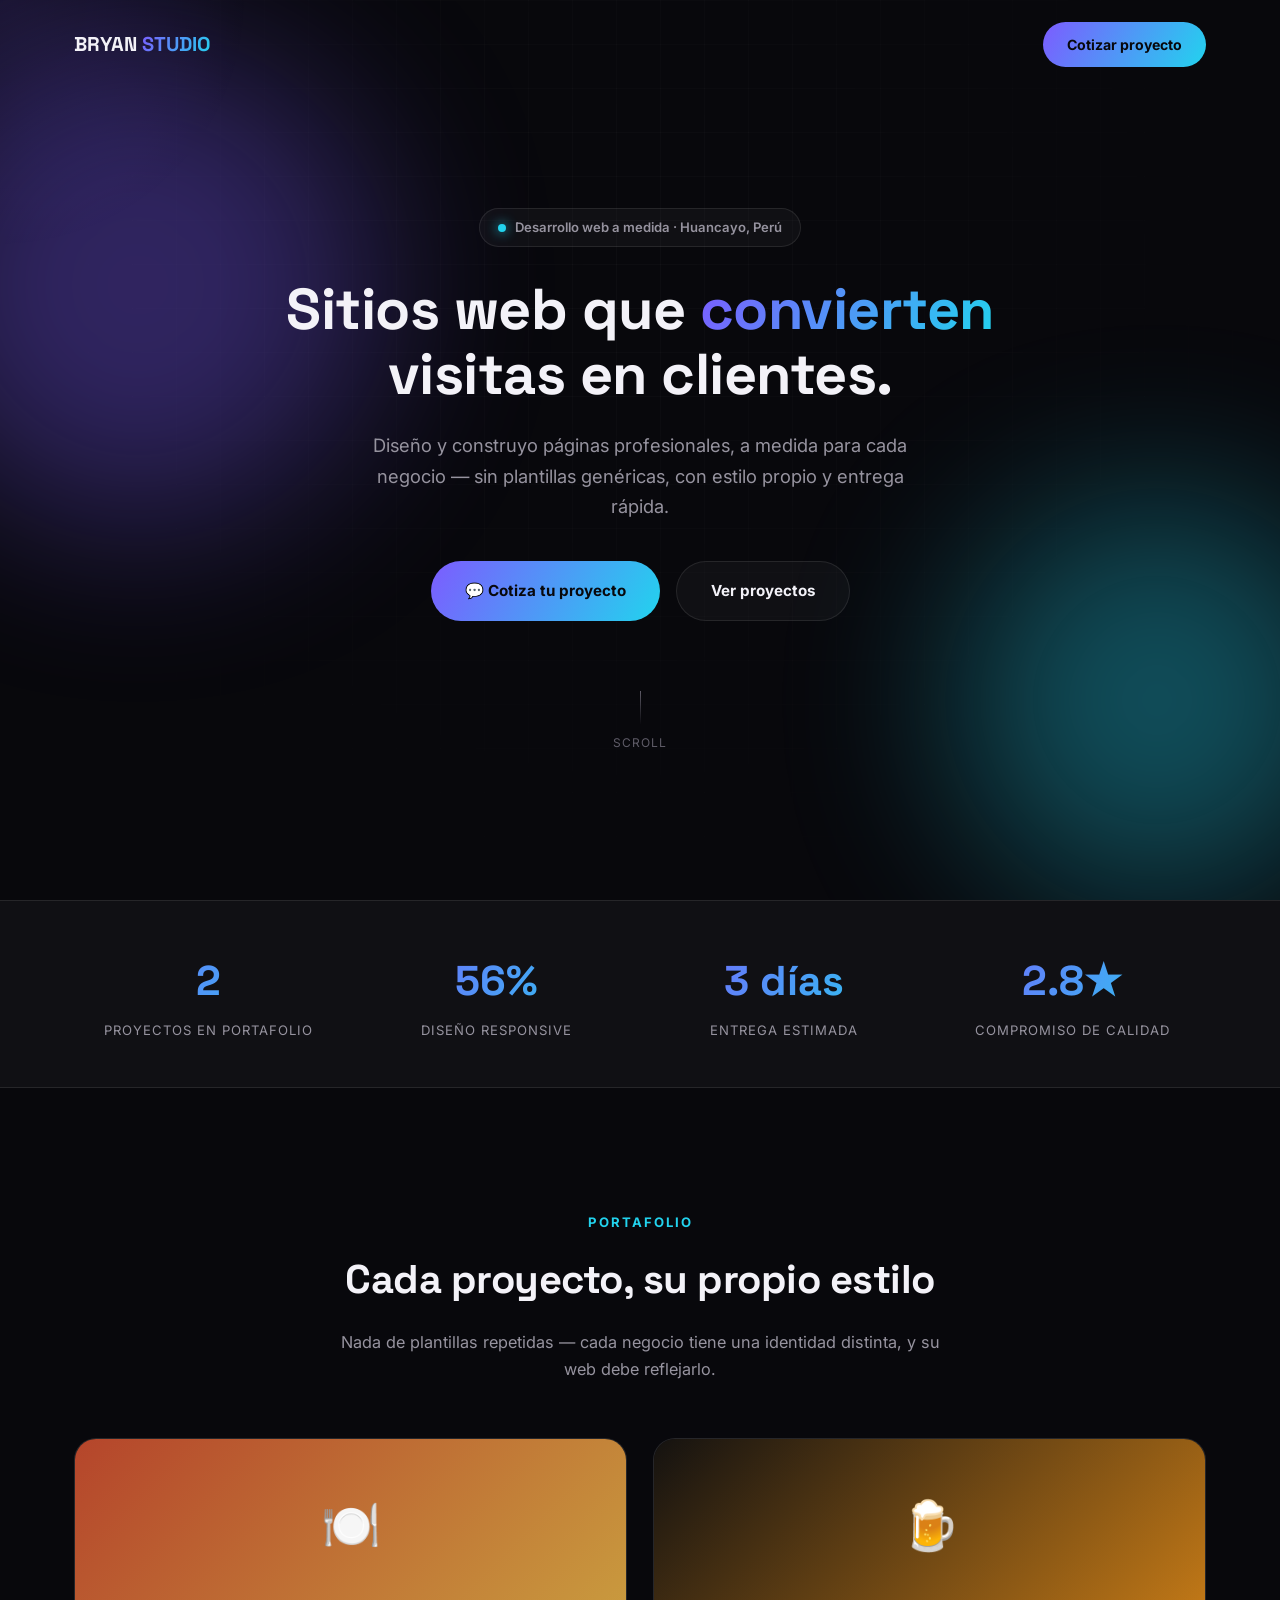
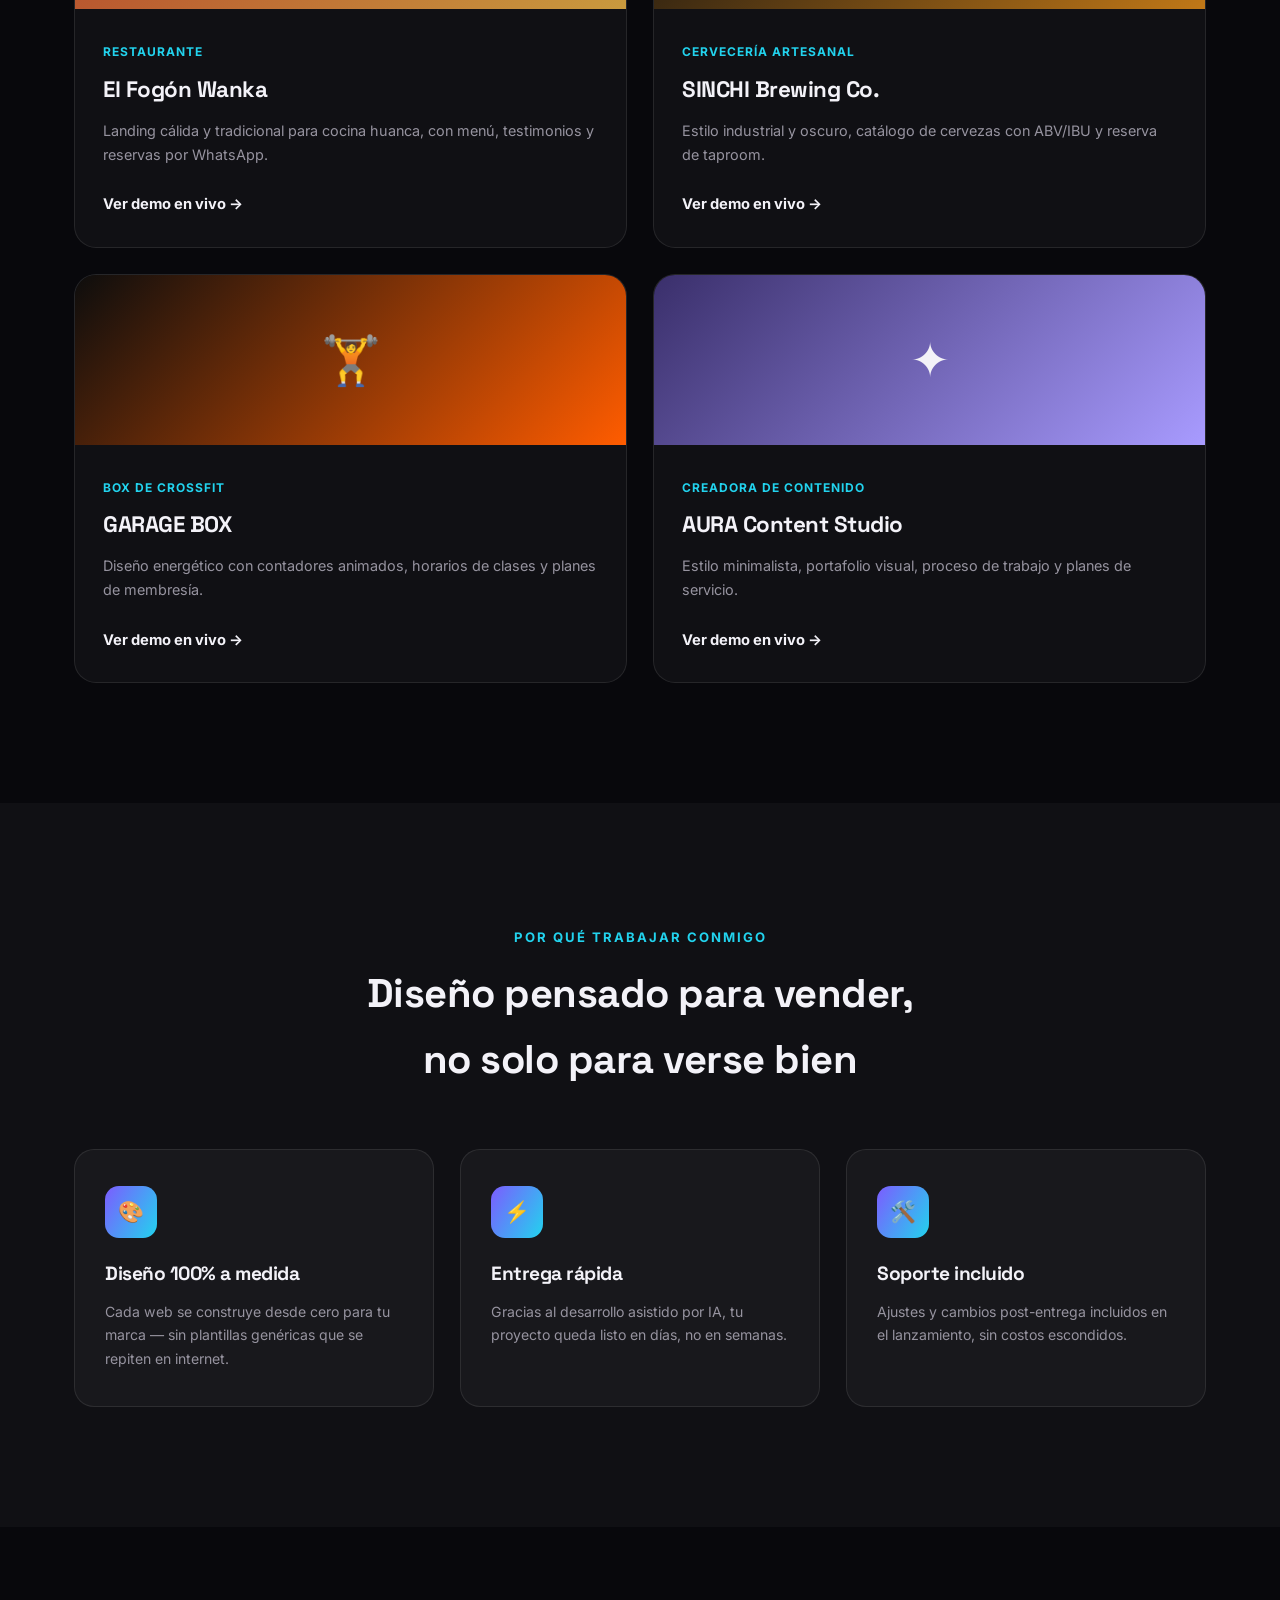
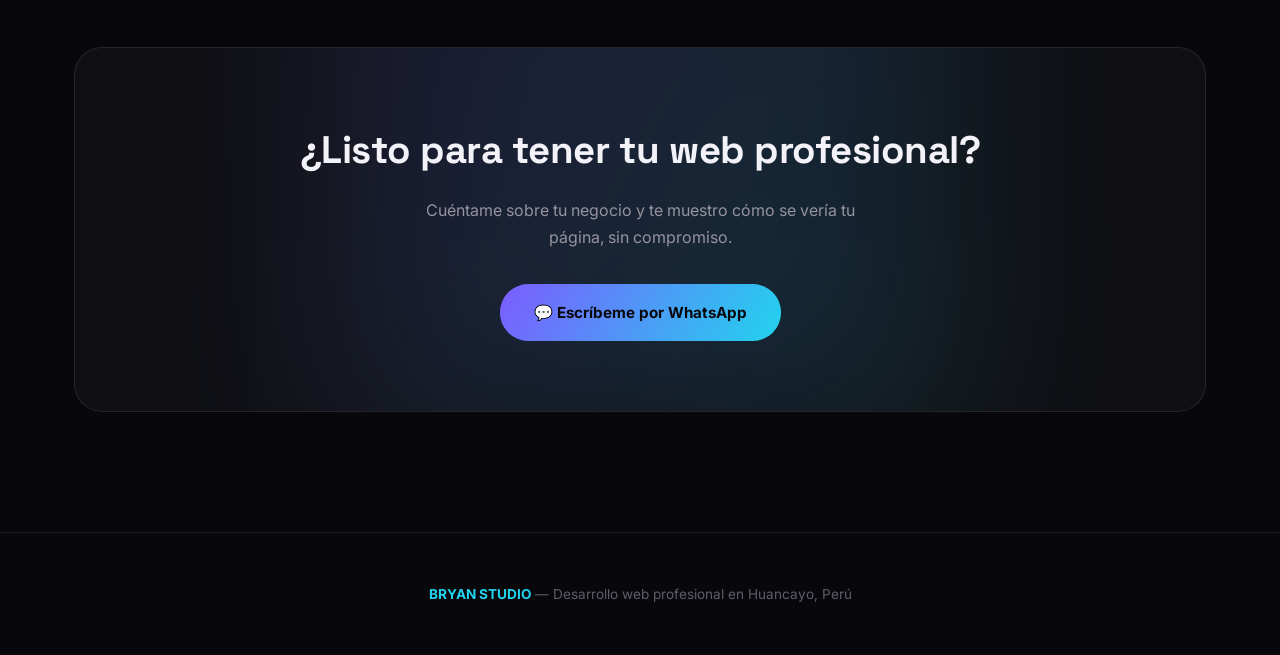
==== commit 5d89f667: "Add files via upload" ====
--- a/index.html
+++ b/index.html
@@ -3,71 +3,164 @@
 <head>
 <meta charset="UTF-8">
 <meta name="viewport" content="width=device-width, initial-scale=1.0">
-<title>Portafolio de Proyectos Web — Huancayo</title>
+<title>Bryan Studio | Desarrollo Web Profesional — Huancayo</title>
 <link rel="preconnect" href="https://fonts.googleapis.com">
-<link href="https://fonts.googleapis.com/css2?family=Sora:wght@600;700;800&family=Inter:wght@400;500;600;700&display=swap" rel="stylesheet">
+<link href="https://fonts.googleapis.com/css2?family=Space+Grotesk:wght@500;600;700&family=Inter:wght@400;500;600;700&display=swap" rel="stylesheet">
 <link rel="stylesheet" href="css/style.css">
 <script src="js/script.js"></script>
 </head>
 <body>
 
+<div class="cursor-glow"></div>
+
 <header>
-  <div class="container">
-    <span class="eyebrow">Portafolio de proyectos</span>
-    <h1>Páginas web profesionales,<br>hechas a medida</h1>
-    <p>Cada proyecto tiene su propio estilo, pensado para el negocio que representa. Explora los ejemplos y toca "Ver demo" para verlos en vivo.</p>
-    <a href="https://wa.me/51900000000?text=Hola!%20Vi%20tu%20portafolio%20y%20quiero%20cotizar%20mi%20p%C3%A1gina" class="header-cta">💬 Cotiza tu proyecto</a>
-  </div>
+  <nav>
+    <a href="#" class="logo">BRYAN <span class="grad-text">STUDIO</span></a>
+    <a href="https://wa.me/51900000000?text=Hola!%20Vi%20tu%20portafolio%20y%20quiero%20cotizar%20mi%20p%C3%A1gina" class="nav-cta">Cotizar proyecto</a>
+  </nav>
 </header>
 
-<div class="grid-wrap">
-  <div class="container grid">
+<section class="hero">
+  <div class="blob blob-a"></div>
+  <div class="blob blob-b"></div>
+  <div class="grid-overlay"></div>
+  <div class="hero-inner">
+    <span class="eyebrow">Desarrollo web a medida · Huancayo, Perú</span>
+    <h1>
+      <span class="word">Sitios</span> <span class="word">web</span> <span class="word">que</span>
+      <span class="word grad-text">convierten</span> <span class="word">visitas</span>
+      <span class="word">en</span> <span class="word">clientes.</span>
+    </h1>
+    <p>Diseño y construyo páginas profesionales, a medida para cada negocio — sin plantillas genéricas, con estilo propio y entrega rápida.</p>
+    <div class="hero-buttons">
+      <a href="https://wa.me/51900000000?text=Hola!%20Vi%20tu%20portafolio%20y%20quiero%20cotizar%20mi%20p%C3%A1gina" class="btn btn-primary">💬 Cotiza tu proyecto</a>
+      <a href="#proyectos" class="btn btn-ghost">Ver proyectos</a>
+    </div>
+    <div class="scroll-hint"><span></span>scroll</div>
+  </div>
+</section>
 
-    <div class="card reveal">
-      <div class="card-banner banner-restaurante"><span>🍽️</span></div>
-      <div class="card-body">
-        <span class="card-tag">Restaurante</span>
-        <h3>El Fogón Wanka</h3>
-        <p>Landing cálida y tradicional para un restaurante de cocina huanca, con menú, testimonios y reservas por WhatsApp.</p>
-        <a href="restaurante-wanka/" target="_blank" class="card-link">Ver demo →</a>
-      </div>
+<div class="stats-bar">
+  <div class="container stats-grid">
+    <div>
+      <div class="stat-num grad-text" data-target="4" data-suffix="">0</div>
+      <div class="stat-label">Proyectos en portafolio</div>
     </div>
-
-    <div class="card reveal">
-      <div class="card-banner banner-cerveceria"><span>🍺</span></div>
-      <div class="card-body">
-        <span class="card-tag">Cervecería artesanal</span>
-        <h3>SINCHI Brewing Co.</h3>
-        <p>Estilo industrial y oscuro, con catálogo de cervezas, especificaciones tipo ABV/IBU y reserva de taproom.</p>
-        <a href="cerveceria-sinchi/" target="_blank" class="card-link">Ver demo →</a>
-      </div>
+    <div>
+      <div class="stat-num grad-text" data-target="100" data-suffix="%">0</div>
+      <div class="stat-label">Diseño responsive</div>
     </div>
-
-    <div class="card reveal">
-      <div class="card-banner banner-crossfit"><span>🏋️</span></div>
-      <div class="card-body">
-        <span class="card-tag">Box de CrossFit</span>
-        <h3>GARAGE BOX</h3>
-        <p>Diseño energético con contadores animados, horarios de clases y planes de membresía.</p>
-        <a href="garage-box-crossfit/" target="_blank" class="card-link">Ver demo →</a>
-      </div>
+    <div>
+      <div class="stat-num grad-text" data-target="5" data-suffix=" días">0</div>
+      <div class="stat-label">Entrega estimada</div>
     </div>
-
-    <div class="card reveal">
-      <div class="card-banner banner-content"><span>✦</span></div>
-      <div class="card-body">
-        <span class="card-tag">Creadora de contenido</span>
-        <h3>AURA Content Studio</h3>
-        <p>Estilo minimalista y moderno, con portafolio visual, proceso de trabajo y planes de servicio.</p>
-        <a href="aura-content-creator/" target="_blank" class="card-link">Ver demo →</a>
-      </div>
+    <div>
+      <div class="stat-num grad-text" data-target="5.0" data-suffix="★" data-decimals="1">0</div>
+      <div class="stat-label">Compromiso de calidad</div>
     </div>
-
   </div>
 </div>
 
+<section id="proyectos">
+  <div class="container">
+    <div class="section-head reveal">
+      <span class="section-tag">Portafolio</span>
+      <h2 class="section-title">Cada proyecto, su propio estilo</h2>
+      <p class="section-desc">Nada de plantillas repetidas — cada negocio tiene una identidad distinta, y su web debe reflejarlo.</p>
+    </div>
+
+    <div class="project-grid">
+      <div class="tilt-card reveal">
+        <div class="card">
+          <div class="card-banner banner-restaurante"><span>🍽️</span></div>
+          <div class="card-body">
+            <span class="card-tag">Restaurante</span>
+            <h3>El Fogón Wanka</h3>
+            <p>Landing cálida y tradicional para cocina huanca, con menú, testimonios y reservas por WhatsApp.</p>
+            <a href="restaurante-wanka/" target="_blank" class="card-link">Ver demo en vivo →</a>
+          </div>
+        </div>
+      </div>
+
+      <div class="tilt-card reveal">
+        <div class="card">
+          <div class="card-banner banner-cerveceria"><span>🍺</span></div>
+          <div class="card-body">
+            <span class="card-tag">Cervecería artesanal</span>
+            <h3>SINCHI Brewing Co.</h3>
+            <p>Estilo industrial y oscuro, catálogo de cervezas con ABV/IBU y reserva de taproom.</p>
+            <a href="cerveceria-sinchi/" target="_blank" class="card-link">Ver demo en vivo →</a>
+          </div>
+        </div>
+      </div>
+
+      <div class="tilt-card reveal">
+        <div class="card">
+          <div class="card-banner banner-crossfit"><span>🏋️</span></div>
+          <div class="card-body">
+            <span class="card-tag">Box de CrossFit</span>
+            <h3>GARAGE BOX</h3>
+            <p>Diseño energético con contadores animados, horarios de clases y planes de membresía.</p>
+            <a href="garage-box-crossfit/" target="_blank" class="card-link">Ver demo en vivo →</a>
+          </div>
+        </div>
+      </div>
+
+      <div class="tilt-card reveal">
+        <div class="card">
+          <div class="card-banner banner-content"><span>✦</span></div>
+          <div class="card-body">
+            <span class="card-tag">Creadora de contenido</span>
+            <h3>AURA Content Studio</h3>
+            <p>Estilo minimalista, portafolio visual, proceso de trabajo y planes de servicio.</p>
+            <a href="aura-content-creator/" target="_blank" class="card-link">Ver demo en vivo →</a>
+          </div>
+        </div>
+      </div>
+    </div>
+  </div>
+</section>
+
+<section class="features">
+  <div class="container">
+    <div class="section-head reveal">
+      <span class="section-tag">Por qué trabajar conmigo</span>
+      <h2 class="section-title">Diseño pensado para vender, no solo para verse bien</h2>
+    </div>
+    <div class="feature-grid">
+      <div class="feature-card reveal">
+        <div class="feature-icon">🎨</div>
+        <h3>Diseño 100% a medida</h3>
+        <p>Cada web se construye desde cero para tu marca — sin plantillas genéricas que se repiten en internet.</p>
+      </div>
+      <div class="feature-card reveal">
+        <div class="feature-icon">⚡</div>
+        <h3>Entrega rápida</h3>
+        <p>Gracias al desarrollo asistido por IA, tu proyecto queda listo en días, no en semanas.</p>
+      </div>
+      <div class="feature-card reveal">
+        <div class="feature-icon">🛠️</div>
+        <h3>Soporte incluido</h3>
+        <p>Ajustes y cambios post-entrega incluidos en el lanzamiento, sin costos escondidos.</p>
+      </div>
+    </div>
+  </div>
+</section>
+
+<section class="cta">
+  <div class="container">
+    <div class="cta-box reveal">
+      <h2>¿Listo para tener tu web profesional?</h2>
+      <p>Cuéntame sobre tu negocio y te muestro cómo se vería tu página, sin compromiso.</p>
+      <a href="https://wa.me/51900000000?text=Hola!%20Vi%20tu%20portafolio%20y%20quiero%20cotizar%20mi%20p%C3%A1gina" class="btn btn-primary pulse">💬 Escríbeme por WhatsApp</a>
+    </div>
+  </div>
+</section>
+
 <footer>
-  Portafolio hecho por <strong>Bryan</strong> — Huancayo, Perú
+  <div class="container">
+    <strong>BRYAN STUDIO</strong> — Desarrollo web profesional en Huancayo, Perú
+  </div>
 </footer>
 
 </body>
--- a/css/style.css
+++ b/css/style.css
@@ -1,52 +1,130 @@
 :root{
-  --tinta:#17171a;
-  --gris:#68666f;
-  --fondo:#f7f6f3;
-  --tarjeta:#ffffff;
-  --acento:#5b5bf0;
+  --bg:#08080c;
+  --bg-alt:#101014;
+  --card:rgba(255,255,255,0.035);
+  --card-border:rgba(255,255,255,0.09);
+  --texto:#f3f2f8;
+  --gris:#96939f;
+  --gris-dim:#5f5c68;
+  --v1:#7c5cff;
+  --v2:#22d3ee;
+  --gradiente:linear-gradient(120deg,var(--v1),var(--v2));
 }
 *{margin:0;padding:0;box-sizing:border-box;}
 html{scroll-behavior:smooth;}
-body{font-family:'Inter',sans-serif;color:var(--tinta);background:var(--fondo);line-height:1.6;}
-h1,h2{font-family:'Sora',sans-serif;font-weight:700;}
+body{font-family:'Inter',sans-serif;color:var(--texto);background:var(--bg);line-height:1.65;overflow-x:hidden;cursor:default;}
+h1,h2,h3{font-family:'Space Grotesk',sans-serif;letter-spacing:-0.5px;}
 a{text-decoration:none;color:inherit;}
-.container{max-width:1140px;margin:0 auto;padding:0 24px;}
+.container{max-width:1180px;margin:0 auto;padding:0 24px;}
+.grad-text{background:var(--gradiente);-webkit-background-clip:text;background-clip:text;color:transparent;}
+
+/* Cursor glow que sigue el mouse */
+.cursor-glow{position:fixed;top:0;left:0;width:500px;height:500px;border-radius:50%;
+  background:radial-gradient(circle,rgba(124,92,255,0.13),transparent 70%);
+  pointer-events:none;z-index:1;transform:translate(-50%,-50%);
+  transition:opacity .3s;will-change:transform;}
 
 /* Reveal */
-.reveal{opacity:0;transform:translateY(28px);transition:opacity .6s ease,transform .6s ease;}
+.reveal{opacity:0;transform:translateY(36px);transition:opacity .8s cubic-bezier(.16,1,.3,1),transform .8s cubic-bezier(.16,1,.3,1);}
 .reveal.is-visible{opacity:1;transform:translateY(0);}
 
-/* HEADER */
-header{padding:70px 0 50px;text-align:center;}
-.eyebrow{display:inline-block;background:#eceafd;color:var(--acento);padding:7px 18px;border-radius:100px;font-size:0.8rem;font-weight:700;letter-spacing:0.5px;margin-bottom:20px;}
-h1{font-size:2.6rem;margin-bottom:14px;}
-header p{color:var(--gris);font-size:1.05rem;max-width:520px;margin:0 auto 28px;}
-.header-cta{display:inline-flex;align-items:center;gap:8px;background:var(--tinta);color:#fff;padding:14px 30px;border-radius:100px;font-weight:600;transition:transform .2s,background .2s;}
-.header-cta:hover{background:var(--acento);transform:translateY(-2px);}
+/* NAV */
+header{position:fixed;top:0;left:0;right:0;z-index:100;padding:22px 0;transition:background .3s,padding .3s,border-color .3s;border-bottom:1px solid transparent;}
+header.scrolled{background:rgba(8,8,12,0.75);backdrop-filter:blur(14px);padding:14px 0;border-bottom:1px solid rgba(255,255,255,0.08);}
+nav{display:flex;align-items:center;justify-content:space-between;max-width:1180px;margin:0 auto;padding:0 24px;position:relative;z-index:3;}
+.logo{font-family:'Space Grotesk',sans-serif;font-weight:700;font-size:1.25rem;}
+.nav-cta{position:relative;display:inline-flex;align-items:center;gap:8px;background:var(--gradiente);color:#08080c;padding:11px 24px;border-radius:100px;font-weight:700;font-size:0.88rem;transition:transform .2s,box-shadow .2s;}
+.nav-cta:hover{transform:translateY(-2px);box-shadow:0 10px 26px rgba(124,92,255,0.35);}
 
-/* GRID */
-.grid-wrap{padding:20px 0 90px;}
-.grid{display:grid;grid-template-columns:repeat(2,1fr);gap:26px;}
-.card{background:var(--tarjeta);border-radius:20px;overflow:hidden;box-shadow:0 2px 14px rgba(23,23,26,0.06);transition:transform .3s,box-shadow .3s;}
-.card:hover{transform:translateY(-8px);box-shadow:0 20px 40px rgba(23,23,26,0.12);}
-.card-banner{height:150px;display:flex;align-items:center;justify-content:center;font-size:2.6rem;position:relative;overflow:hidden;}
-.card-banner span{position:relative;z-index:2;}
-.card-banner::after{content:'';position:absolute;inset:0;background:inherit;filter:brightness(0.92);}
+/* HERO */
+.hero{min-height:100vh;display:flex;flex-direction:column;align-items:center;justify-content:center;position:relative;text-align:center;padding:120px 24px 60px;}
+.blob{position:absolute;border-radius:50%;filter:blur(90px);z-index:0;opacity:0.35;animation:drift 12s ease-in-out infinite;}
+.blob-a{width:480px;height:480px;background:var(--v1);top:5%;left:-8%;}
+.blob-b{width:400px;height:400px;background:var(--v2);bottom:0%;right:-6%;animation-delay:-6s;}
+@keyframes drift{0%,100%{transform:translate(0,0) scale(1);}50%{transform:translate(30px,-30px) scale(1.08);}}
+.grid-overlay{position:absolute;inset:0;background-image:linear-gradient(rgba(255,255,255,0.025) 1px,transparent 1px),linear-gradient(90deg,rgba(255,255,255,0.025) 1px,transparent 1px);background-size:44px 44px;z-index:0;mask-image:radial-gradient(circle at 50% 30%,black,transparent 75%);}
+.hero-inner{position:relative;z-index:2;max-width:820px;}
+.eyebrow{display:inline-flex;align-items:center;gap:9px;background:var(--card);border:1px solid var(--card-border);padding:8px 18px;border-radius:100px;font-size:0.82rem;font-weight:600;color:var(--gris);margin-bottom:30px;}
+.eyebrow::before{content:'';width:8px;height:8px;border-radius:50%;background:var(--v2);box-shadow:0 0 12px var(--v2);}
+.hero h1{font-size:3.6rem;line-height:1.12;margin-bottom:24px;font-weight:700;}
+.hero h1 .word{display:inline-block;opacity:0;transform:translateY(24px);animation:word-in .7s cubic-bezier(.16,1,.3,1) forwards;}
+@keyframes word-in{to{opacity:1;transform:translateY(0);}}
+.hero p{font-size:1.15rem;color:var(--gris);max-width:560px;margin:0 auto 40px;}
+.hero-buttons{display:flex;gap:16px;justify-content:center;flex-wrap:wrap;margin-bottom:70px;}
+.btn{position:relative;overflow:hidden;display:inline-flex;align-items:center;gap:10px;padding:16px 34px;border-radius:100px;font-weight:700;font-size:0.95rem;transition:transform .25s,box-shadow .25s;}
+.btn-primary{background:var(--gradiente);color:#08080c;}
+.btn-primary:hover{transform:translateY(-3px);box-shadow:0 16px 34px rgba(124,92,255,0.35);}
+.btn-ghost{border:1.5px solid var(--card-border);color:var(--texto);background:var(--card);}
+.btn-ghost:hover{border-color:var(--v2);transform:translateY(-3px);}
+.scroll-hint{display:flex;flex-direction:column;align-items:center;gap:8px;color:var(--gris-dim);font-size:0.75rem;letter-spacing:1px;text-transform:uppercase;animation:bounce 2s infinite;}
+@keyframes bounce{0%,100%{transform:translateY(0);}50%{transform:translateY(8px);}}
+.scroll-hint span{width:1px;height:34px;background:linear-gradient(180deg,var(--gris-dim),transparent);}
+
+/* STATS */
+.stats-bar{border-top:1px solid var(--card-border);border-bottom:1px solid var(--card-border);background:var(--bg-alt);padding:46px 0;position:relative;z-index:2;}
+.stats-grid{display:grid;grid-template-columns:repeat(4,1fr);gap:20px;text-align:center;}
+.stat-num{font-family:'Space Grotesk',sans-serif;font-size:2.6rem;font-weight:700;}
+.stat-label{font-size:0.82rem;color:var(--gris);text-transform:uppercase;letter-spacing:1px;margin-top:4px;}
+
+/* SECTION GENERAL */
+section{padding:120px 0;position:relative;z-index:2;}
+.section-head{max-width:600px;margin:0 auto 56px;text-align:center;}
+.section-tag{color:var(--v2);font-weight:700;font-size:0.82rem;text-transform:uppercase;letter-spacing:2px;}
+.section-title{font-size:2.5rem;margin:12px 0 16px;}
+.section-desc{color:var(--gris);font-size:1.02rem;}
+
+/* PROJECTS */
+.project-grid{display:grid;grid-template-columns:repeat(2,1fr);gap:26px;}
+.tilt-card{perspective:1000px;}
+.card{background:var(--card);border:1px solid var(--card-border);border-radius:22px;overflow:hidden;transition:transform .12s ease-out,border-color .3s;position:relative;transform-style:preserve-3d;}
+.card::before{content:'';position:absolute;inset:-1px;border-radius:22px;padding:1px;
+  background:conic-gradient(from var(--angle,0deg),transparent 0%,var(--v1) 15%,transparent 30%);
+  -webkit-mask:linear-gradient(#000 0 0) content-box,linear-gradient(#000 0 0);
+  -webkit-mask-composite:xor;mask-composite:exclude;opacity:0;transition:opacity .3s;pointer-events:none;
+  animation:rotate-border 3s linear infinite paused;}
+.card:hover::before{opacity:1;animation-play-state:running;}
+@keyframes rotate-border{to{--angle:360deg;}}
+@property --angle{syntax:'<angle>';initial-value:0deg;inherits:false;}
+.card-banner{height:170px;display:flex;align-items:center;justify-content:center;font-size:3rem;position:relative;}
 .banner-restaurante{background:linear-gradient(135deg,#b5452b,#c99a3e);}
 .banner-cerveceria{background:linear-gradient(135deg,#141210,#c17817);}
 .banner-crossfit{background:linear-gradient(135deg,#0d0d0d,#ff5c00);}
-.banner-content{background:linear-gradient(135deg,#ffe8e3,#a89bff);}
-.card-body{padding:26px 26px 28px;}
-.card-tag{font-size:0.75rem;font-weight:700;text-transform:uppercase;letter-spacing:1px;color:var(--acento);}
-.card-body h3{font-family:'Sora',sans-serif;font-size:1.35rem;margin:8px 0 10px;}
-.card-body p{font-size:0.9rem;color:var(--gris);margin-bottom:22px;}
-.card-link{display:inline-flex;align-items:center;gap:8px;font-weight:600;font-size:0.92rem;color:var(--tinta);border-bottom:2px solid var(--acento);padding-bottom:2px;transition:gap .2s,color .2s;}
-.card-link:hover{gap:12px;color:var(--acento);}
+.banner-content{background:linear-gradient(135deg,#3a2f6b,#a89bff);}
+.card-body{padding:28px 28px 30px;position:relative;z-index:2;}
+.card-tag{font-size:0.75rem;font-weight:700;text-transform:uppercase;letter-spacing:1px;color:var(--v2);}
+.card-body h3{font-size:1.4rem;margin:8px 0 10px;}
+.card-body p{font-size:0.9rem;color:var(--gris);margin-bottom:24px;}
+.card-link{display:inline-flex;align-items:center;gap:8px;font-weight:700;font-size:0.92rem;color:var(--texto);transition:gap .2s,color .2s;}
+.card-link:hover{gap:13px;color:var(--v2);}
 
-footer{text-align:center;padding:40px 0 60px;color:var(--gris);font-size:0.85rem;}
-footer strong{color:var(--acento);}
+/* FEATURES */
+.features{background:var(--bg-alt);}
+.feature-grid{display:grid;grid-template-columns:repeat(3,1fr);gap:26px;}
+.feature-card{background:var(--card);border:1px solid var(--card-border);border-radius:20px;padding:36px 30px;transition:transform .3s,border-color .3s;}
+.feature-card:hover{transform:translateY(-8px);border-color:var(--v1);}
+.feature-icon{width:52px;height:52px;border-radius:14px;background:var(--gradiente);display:flex;align-items:center;justify-content:center;font-size:1.3rem;margin-bottom:20px;}
+.feature-card h3{font-size:1.2rem;margin-bottom:10px;}
+.feature-card p{font-size:0.88rem;color:var(--gris);}
 
-@media (max-width:760px){
-  .grid{grid-template-columns:1fr;}
-  h1{font-size:2rem;}
+/* CTA */
+.cta{text-align:center;}
+.cta-box{background:var(--card);border:1px solid var(--card-border);border-radius:28px;padding:70px 40px;position:relative;overflow:hidden;}
+.cta-box::before{content:'';position:absolute;width:600px;height:600px;background:var(--gradiente);opacity:0.15;filter:blur(100px);top:-200px;left:50%;transform:translateX(-50%);}
+.cta-box h2{font-size:2.4rem;margin-bottom:16px;position:relative;z-index:2;}
+.cta-box p{color:var(--gris);max-width:480px;margin:0 auto 34px;position:relative;z-index:2;}
+.cta-box .btn{position:relative;z-index:2;}
+.pulse{position:relative;}
+.pulse::after{content:'';position:absolute;inset:0;border-radius:100px;background:var(--gradiente);opacity:0.6;animation:pulse-ring 2.2s cubic-bezier(.4,0,.6,1) infinite;z-index:-1;}
+@keyframes pulse-ring{0%{transform:scale(1);opacity:0.5;}100%{transform:scale(1.35);opacity:0;}}
+
+/* FOOTER */
+footer{border-top:1px solid var(--card-border);padding:50px 0;text-align:center;color:var(--gris-dim);font-size:0.85rem;}
+footer strong{color:var(--v2);}
+
+@media (max-width:860px){
+  .hero h1{font-size:2.3rem;}
+  .stats-grid{grid-template-columns:repeat(2,1fr);gap:30px;}
+  .project-grid,.feature-grid{grid-template-columns:1fr;}
+  section{padding:80px 0;}
+  .cursor-glow{display:none;}
 }
